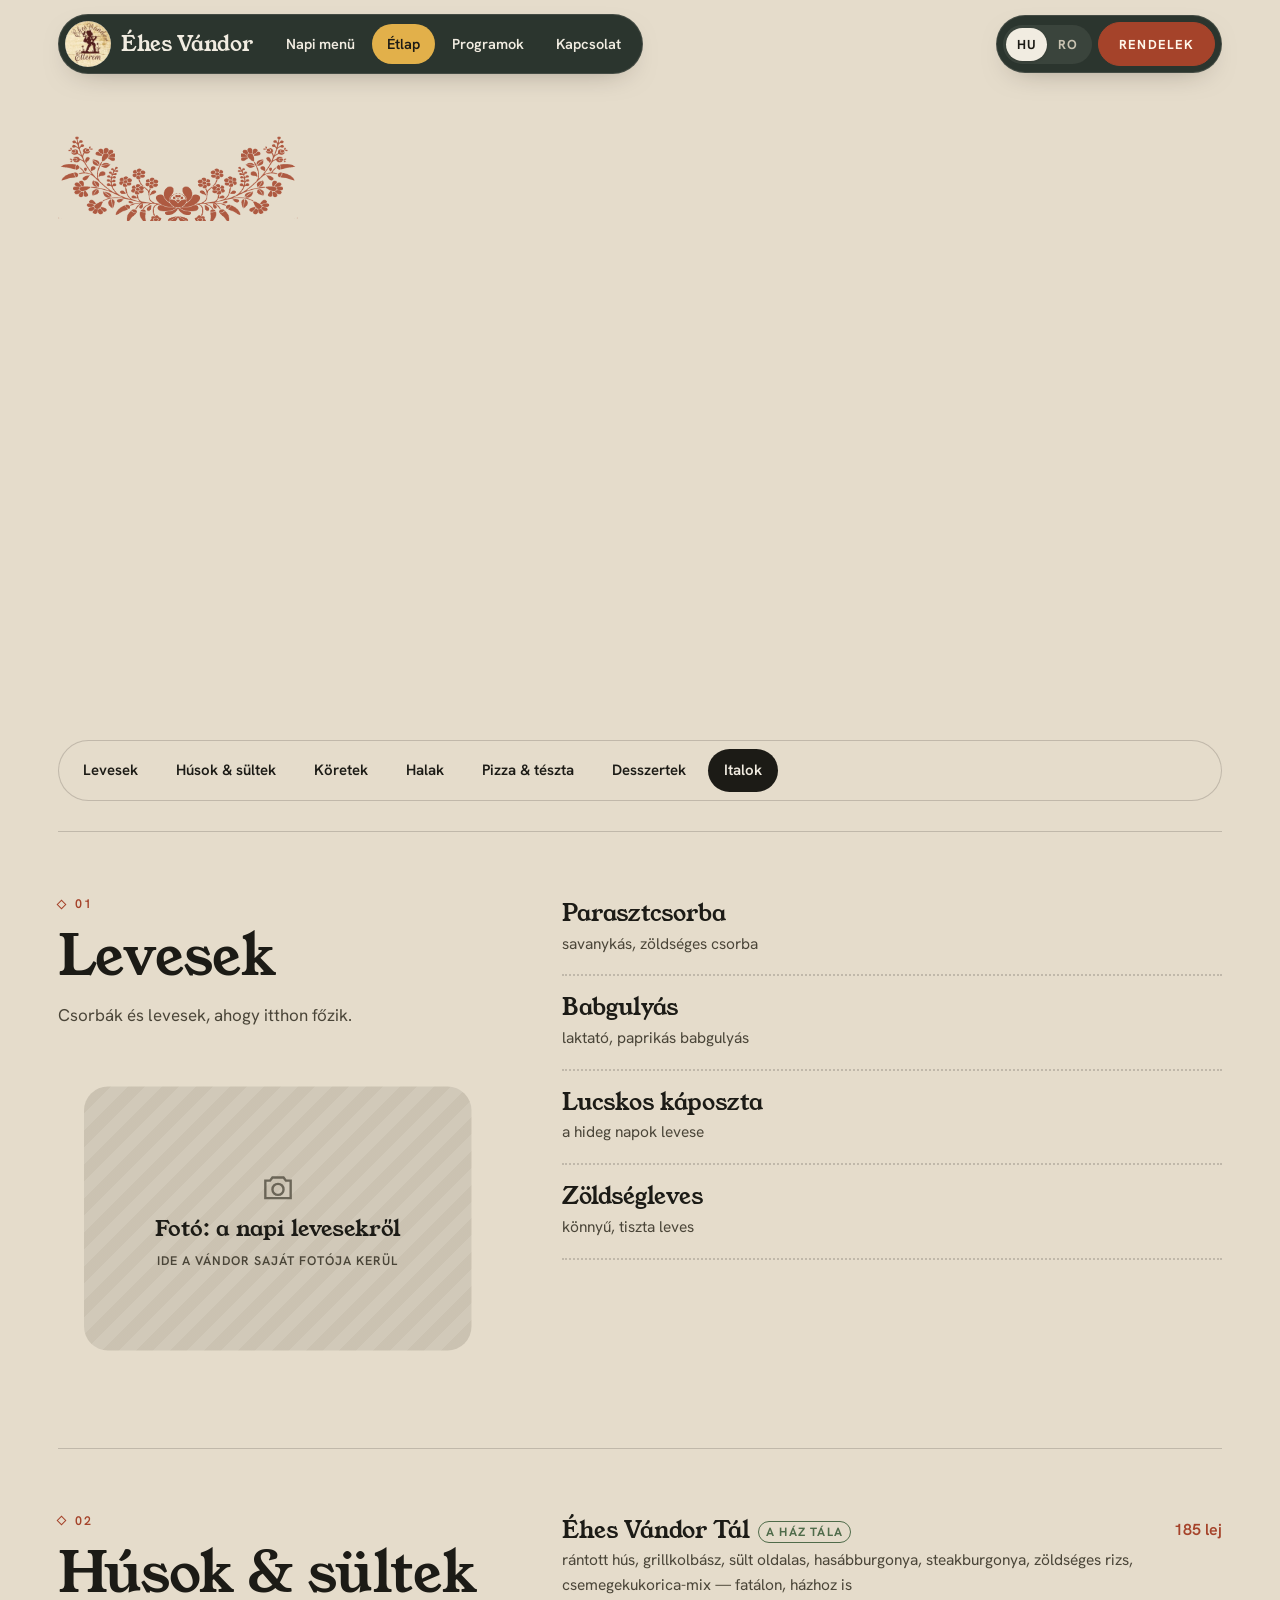
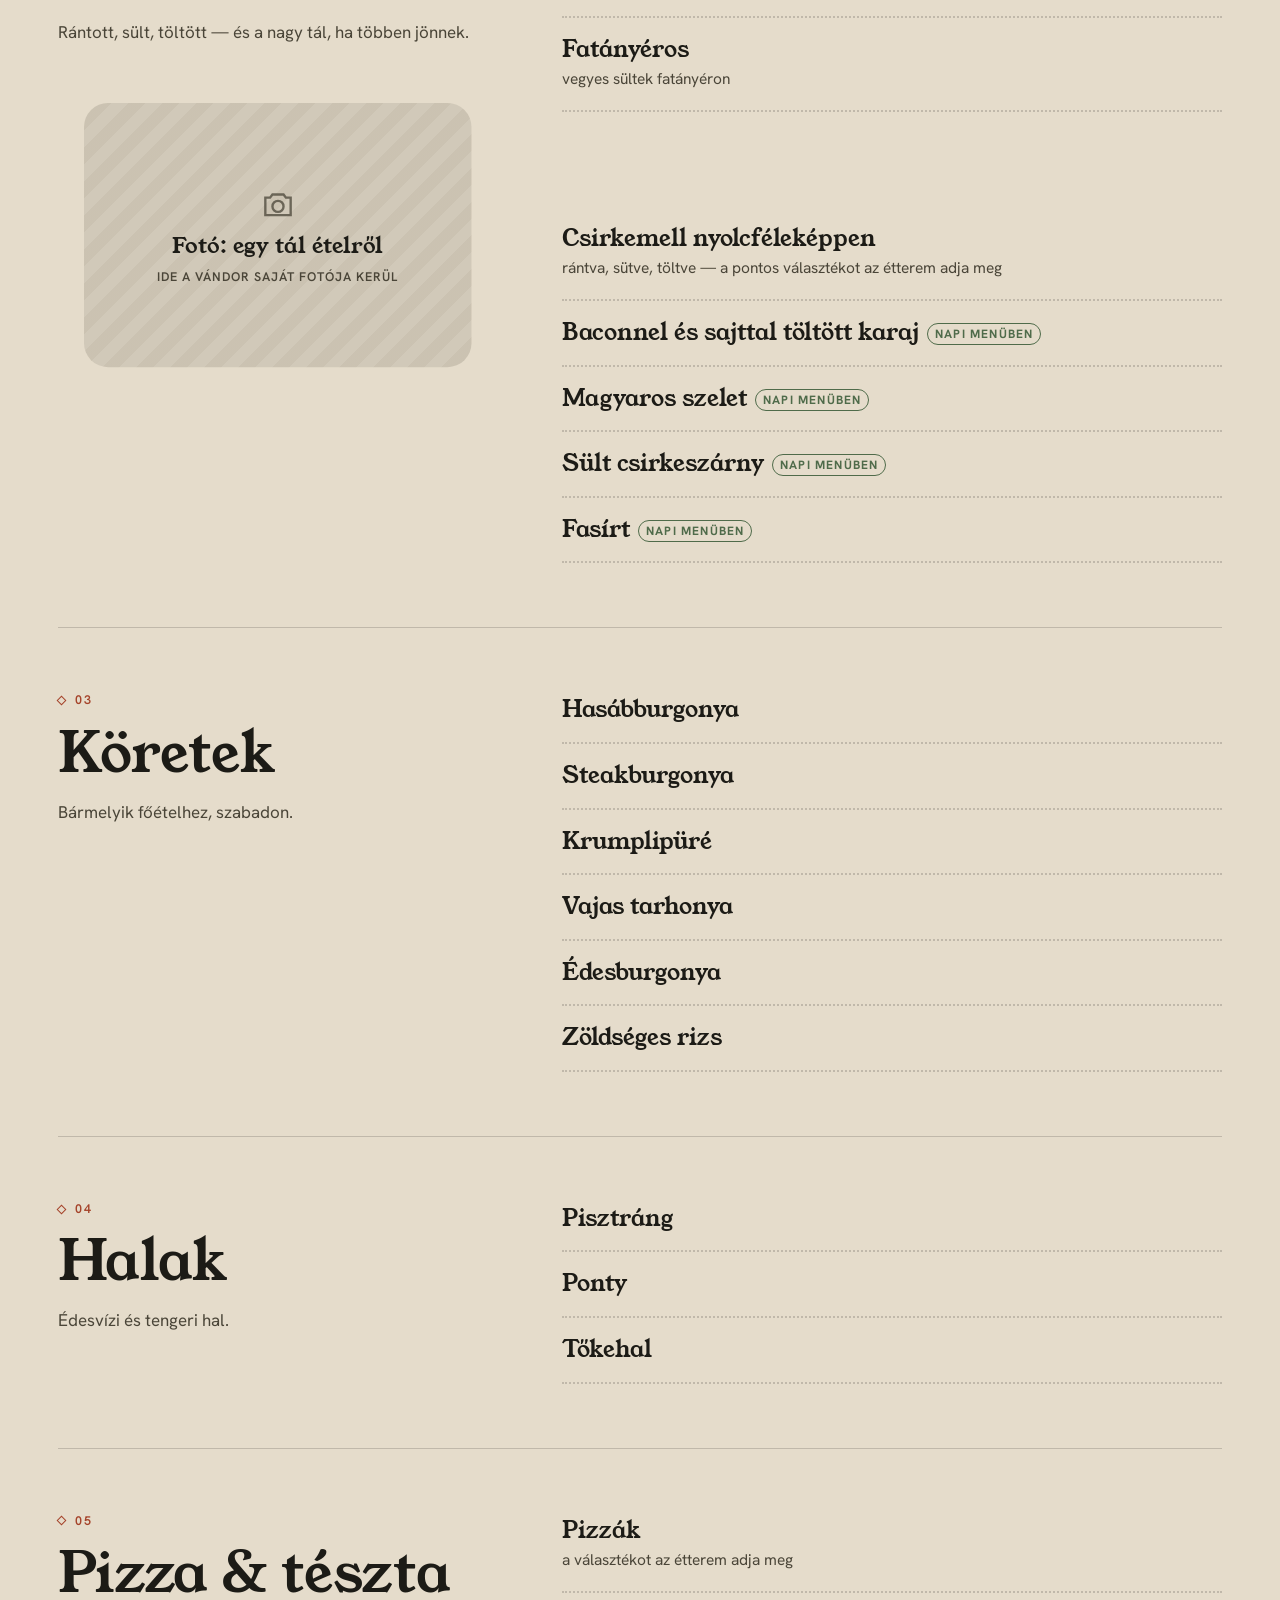
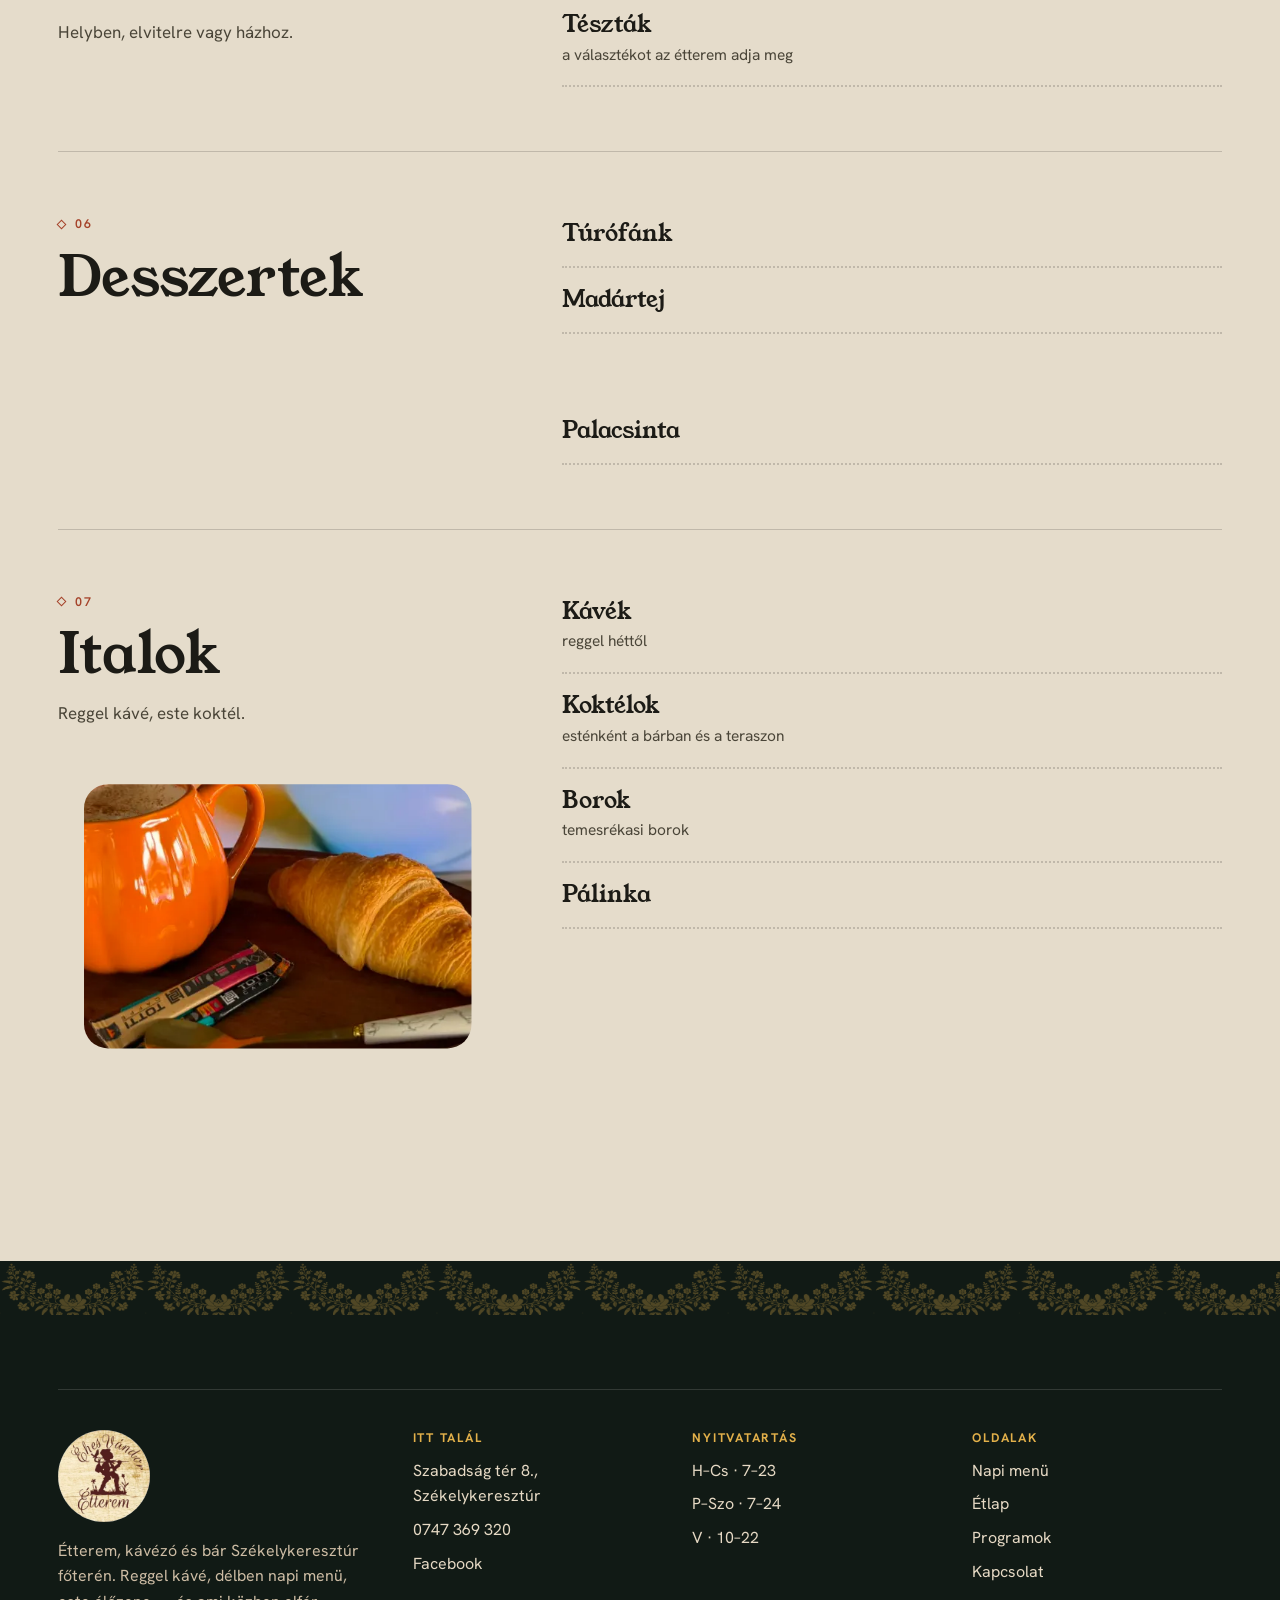
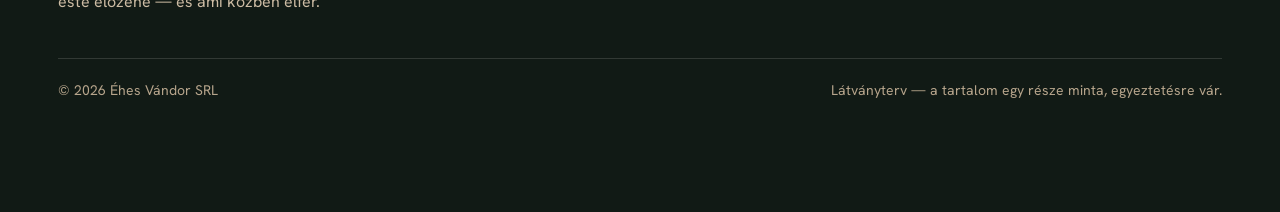
==== etlap.html @ fef172bb "Éhes Vándor — látványterv (B · Bejárati tábla) Co-Authored-By: Claude Opus 5.5 <noreply@anthropic.co" ====
<!doctype html>
<html lang="hu" class="no-js v-b">
<head>
<meta charset="utf-8">
<script>try{if(sessionStorage.getItem("ev-pt")==="1"&&!matchMedia("(prefers-reduced-motion: reduce)").matches)document.documentElement.classList.add("pt-in")}catch(e){}</script>
<meta name="viewport" content="width=device-width, initial-scale=1, viewport-fit=cover">
<title>Étlap · Éhes Vándor Székelykeresztúr</title>
<meta name="description" content="Csorbák, sültek, halak, pizza, desszertek és italok — az Éhes Vándor étlapja.">
<meta name="robots" content="noindex">
<meta name="theme-color" content="#241812">
<meta property="og:type" content="website">
<meta property="og:title" content="Étlap · Éhes Vándor Székelykeresztúr">
<meta property="og:description" content="Csorbák, sültek, halak, pizza, desszertek és italok — az Éhes Vándor étlapja.">
<meta property="og:image" content="https://bucu135.github.io/ehes-vandor-latvanyterv/img/og.jpg">
<link rel="icon" href="img/logo-240.webp">
<link rel="preconnect" href="https://fonts.googleapis.com">
<link rel="preconnect" href="https://fonts.gstatic.com" crossorigin>
<link href="https://fonts.googleapis.com/css2?family=Young+Serif&family=Hanken+Grotesk:ital,wght@0,400..800;1,400&display=swap" rel="stylesheet">
<link rel="stylesheet" href="styles.css">
<link rel="stylesheet" href="theme-b.css">
</head>
<body data-tone="del" class="v-b">
<a class="skip" href="#main" data-i18n="skip">Ugrás a tartalomra</a>

<header class="hdr">
  <div class="wrap">
    <div class="hdr-pill">
      <a class="brand" href="index.html" aria-label="Éhes Vándor — főoldal">
        <img src="img/logo-240.webp" alt="">
        <b>Éhes Vándor</b>
      </a>
      <nav class="nav" aria-label="Fő navigáció">
        <a href="napi-menu.html" data-page="napi-menu" data-i18n="nav.daily">Napi menü</a>
        <a href="etlap.html" data-page="etlap" aria-current="page" data-i18n="nav.carte">Étlap</a>
        <a href="programok.html" data-page="programok" data-i18n="nav.events">Programok</a>
        <a href="kapcsolat.html" data-page="kapcsolat" data-i18n="nav.contact">Kapcsolat</a>
      </nav>
    </div>
    <div class="hdr-pill hdr-right">
      <div class="lang" role="group" aria-label="Nyelv">
        <button type="button" data-lang="hu" aria-pressed="true">HU</button>
        <button type="button" data-lang="ro" aria-pressed="false">RO</button>
      </div>
      <a class="btn bordo" href="napi-menu.html#rendeles" data-i18n="cta.order">Rendelek</a>
      <button class="burger" type="button" aria-expanded="false" aria-controls="drawer" aria-label="Menü"><span></span><span></span><span></span></button>
    </div>
  </div>
</header>

<div class="drawer" id="drawer" aria-hidden="true">
  <nav aria-label="Mobil navigáció">
    <a href="index.html" data-page="index" data-i18n="nav.home">Főoldal</a>
    <a href="napi-menu.html" data-page="napi-menu" data-i18n="nav.daily">Napi menü</a>
    <a href="etlap.html" data-page="etlap" aria-current="page" data-i18n="nav.carte">Étlap</a>
    <a href="programok.html" data-page="programok" data-i18n="nav.events">Programok</a>
    <a href="kapcsolat.html" data-page="kapcsolat" data-i18n="nav.contact">Kapcsolat</a>
  </nav>
  <div class="lang" role="group" aria-label="Nyelv">
    <button type="button" data-lang="hu" aria-pressed="true">HU</button>
    <button type="button" data-lang="ro" aria-pressed="false">RO</button>
  </div>
  <div class="meta">
    <span class="status" data-live>Most nyitva</span>
    <a href="tel:+40747369320">0747 369 320</a>
    <span data-i18n="addr">Szabadság tér 8., Székelykeresztúr</span>
  </div>
</div>

<main id="main">
<section class="page-hero" data-tone-sec="del">
  <div class="wrap">
    <p class="crumb rv"><a href="index.html" data-i18n="nav.home">Főoldal</a> / <span data-i18n="nav.carte">Étlap</span></p>
    <span class="eyebrow rv" data-i18n="et.eyebrow">Étlap</span>
    <h1 class="h-line"><span><span data-i18n="et.h1">Házias ízek, bőséges adagok.</span></span></h1>
    <p class="lead rv" data-i18n="et.lead">Székely, magyar és román klasszikusok, sültek fatálon, halak, pizza és tészta — a délutáni kávéhoz pedig túrófánk vagy madártej.</p>
  </div>
</section>

<section class="carte" data-tone-sec="del">
  <div class="wrap">
    <div class="note-box rv"><span aria-hidden="true">✎</span><p data-i18n="et.note"><b>Látványterv:</b> a tételek a Vándor korábbi étlapjáról és napi menüiből valók. Az árakat és az aktuális kínálatot az étteremmel egyeztetjük.</p></div>

    <nav class="menu-nav" aria-label="Étlap-kategóriák">
      <a href="#levesek" data-i18n="et.n1">Levesek</a>
      <a href="#husok" data-i18n="et.n2">Húsok &amp; sültek</a>
      <a href="#koretek" data-i18n="et.n3">Köretek</a>
      <a href="#halak" data-i18n="et.n4">Halak</a>
      <a href="#pizza" data-i18n="et.n5">Pizza &amp; tészta</a>
      <a href="#desszert" data-i18n="et.n6">Desszertek</a>
      <a href="#italok" data-i18n="et.n7">Italok</a>
    </nav>

    <section class="carte-sec" id="levesek">
      <header>
        <span class="eyebrow rv">01</span>
        <h2 class="rv" data-i18n="et.n1">Levesek</h2>
        <p class="muted rv" data-i18n="et.s1">Csorbák és levesek, ahogy itthon főzik.</p>
        <div class="frame rv-img"><div class="ph" role="img" aria-label="Fotó: a napi levesekről — helyőrző"><svg viewBox="0 0 24 24" fill="none" stroke="currentColor" stroke-width="1.5" aria-hidden="true"><path d="M4 8h3l1.5-2h7L17 8h3v11H4z"/><circle cx="12" cy="13.5" r="3.5"/></svg><b data-i18n="ph.soup">Fotó: a napi levesekről</b><small data-i18n="ph.sub">ide a Vándor saját fotója kerül</small></div></div>
      </header>
      <ul class="dishes">
        <li class="rv"><b data-i18n="d.parcs">Parasztcsorba</b><span class="d" data-i18n="d.parcs2">savanykás, zöldséges csorba</span></li>
        <li class="rv"><b data-i18n="d.bab">Babgulyás</b><span class="d" data-i18n="d.bab2">laktató, paprikás babgulyás</span></li>
        <li class="rv"><b data-i18n="d.lucs">Lucskos káposzta</b><span class="d" data-i18n="d.lucs2">a hideg napok levese</span></li>
        <li class="rv"><b data-i18n="d.zold">Zöldségleves</b><span class="d" data-i18n="d.zold2">könnyű, tiszta leves</span></li>
      </ul>
    </section>

    <section class="carte-sec" id="husok">
      <header>
        <span class="eyebrow rv">02</span>
        <h2 class="rv" data-i18n="et.n2">Húsok &amp; sültek</h2>
        <p class="muted rv" data-i18n="et.s2">Rántott, sült, töltött — és a nagy tál, ha többen jönnek.</p>
        <div class="frame rv-img"><div class="ph" role="img" aria-label="Fotó: egy tál ételről — helyőrző"><svg viewBox="0 0 24 24" fill="none" stroke="currentColor" stroke-width="1.5" aria-hidden="true"><path d="M4 8h3l1.5-2h7L17 8h3v11H4z"/><circle cx="12" cy="13.5" r="3.5"/></svg><b data-i18n="ph.dish">Fotó: egy tál ételről</b><small data-i18n="ph.sub">ide a Vándor saját fotója kerül</small></div></div>
      </header>
      <ul class="dishes">
        <li class="rv"><b><span data-i18n="d.tal">Éhes Vándor Tál</span><span class="tag" data-i18n="d.tag.house">a ház tála</span></b><span class="p">185 lej</span><span class="d" data-i18n="d.tal2">rántott hús, grillkolbász, sült oldalas, hasábburgonya, steakburgonya, zöldséges rizs, csemegekukorica-mix — fatálon, házhoz is</span></li>
        <li class="rv"><b data-i18n="d.fata">Fatányéros</b><span class="d" data-i18n="d.fata2">vegyes sültek fatányéron</span></li>
        <li class="rv"><b data-i18n="d.csul">Csülök</b><span class="d" data-i18n="d.csul2">a régi étlapról</span></li>
        <li class="rv"><b data-i18n="d.csm">Csirkemell nyolcféleképpen</b><span class="d" data-i18n="d.csm2">rántva, sütve, töltve — a pontos választékot az étterem adja meg</span></li>
        <li class="rv"><b><span data-i18n="d.karaj">Baconnel és sajttal töltött karaj</span><span class="tag" data-i18n="d.tag.daily">napi menüben</span></b></li>
        <li class="rv"><b><span data-i18n="d.magy">Magyaros szelet</span><span class="tag" data-i18n="d.tag.daily">napi menüben</span></b></li>
        <li class="rv"><b><span data-i18n="d.szarny">Sült csirkeszárny</span><span class="tag" data-i18n="d.tag.daily">napi menüben</span></b></li>
        <li class="rv"><b><span data-i18n="d.fas">Fasírt</span><span class="tag" data-i18n="d.tag.daily">napi menüben</span></b></li>
      </ul>
    </section>

    <section class="carte-sec" id="koretek">
      <header>
        <span class="eyebrow rv">03</span>
        <h2 class="rv" data-i18n="et.n3">Köretek</h2>
        <p class="muted rv" data-i18n="et.s3">Bármelyik főételhez, szabadon.</p>
      </header>
      <ul class="dishes">
        <li class="rv"><b data-i18n="d.has">Hasábburgonya</b></li>
        <li class="rv"><b data-i18n="d.steak">Steakburgonya</b></li>
        <li class="rv"><b data-i18n="d.pure">Krumplipüré</b></li>
        <li class="rv"><b data-i18n="d.tarh">Vajas tarhonya</b></li>
        <li class="rv"><b data-i18n="d.edes">Édesburgonya</b></li>
        <li class="rv"><b data-i18n="d.rizs">Zöldséges rizs</b></li>
      </ul>
    </section>

    <section class="carte-sec" id="halak">
      <header>
        <span class="eyebrow rv">04</span>
        <h2 class="rv" data-i18n="et.n4">Halak</h2>
        <p class="muted rv" data-i18n="et.s4">Édesvízi és tengeri hal.</p>
      </header>
      <ul class="dishes">
        <li class="rv"><b data-i18n="d.piszt">Pisztráng</b></li>
        <li class="rv"><b data-i18n="d.ponty">Ponty</b></li>
        <li class="rv"><b data-i18n="d.toke">Tőkehal</b></li>
      </ul>
    </section>

    <section class="carte-sec" id="pizza">
      <header>
        <span class="eyebrow rv">05</span>
        <h2 class="rv" data-i18n="et.n5">Pizza &amp; tészta</h2>
        <p class="muted rv" data-i18n="et.s5">Helyben, elvitelre vagy házhoz.</p>
      </header>
      <ul class="dishes">
        <li class="rv"><b data-i18n="d.pizza">Pizzák</b><span class="d" data-i18n="d.pizza2">a választékot az étterem adja meg</span></li>
        <li class="rv"><b data-i18n="d.teszta">Tészták</b><span class="d" data-i18n="d.teszta2">a választékot az étterem adja meg</span></li>
      </ul>
    </section>

    <section class="carte-sec" id="desszert">
      <header>
        <span class="eyebrow rv">06</span>
        <h2 class="rv" data-i18n="et.n6">Desszertek</h2>
        <p class="muted rv" data-i18n="et.s6">A kávé mellé, vagy a vacsora végére.</p>
      </header>
      <ul class="dishes">
        <li class="rv"><b data-i18n="d.turo">Túrófánk</b></li>
        <li class="rv"><b data-i18n="d.madar">Madártej</b></li>
        <li class="rv"><b data-i18n="d.souf">Csokisoufflé</b></li>
        <li class="rv"><b data-i18n="d.pala">Palacsinta</b></li>
      </ul>
    </section>

    <section class="carte-sec" id="italok">
      <header>
        <span class="eyebrow rv">07</span>
        <h2 class="rv" data-i18n="et.n7">Italok</h2>
        <p class="muted rv" data-i18n="et.s7">Reggel kávé, este koktél.</p>
        <div class="frame rv-img"><img src="img/kave-800.webp" alt="Cappuccino tökös bögrében, kroasszonnal" loading="lazy"></div>
      </header>
      <ul class="dishes">
        <li class="rv"><b data-i18n="d.kave">Kávék</b><span class="d" data-i18n="d.kave2">reggel héttől</span></li>
        <li class="rv"><b data-i18n="d.kokt">Koktélok</b><span class="d" data-i18n="d.kokt2">esténként a bárban és a teraszon</span></li>
        <li class="rv"><b data-i18n="d.bor">Borok</b><span class="d" data-i18n="d.bor2">temesrékasi borok</span></li>
        <li class="rv"><b data-i18n="d.pal">Pálinka</b></li>
      </ul>
    </section>
  </div>
</section>
</main>

<footer class="ftr">
  <div class="wrap">
    <span class="motif" aria-hidden="true"></span>
    <div class="ftr-grid">
      <div class="ftr-brand">
        <img src="img/logo-240.webp" alt="Éhes Vándor Étterem logó">
        <p data-i18n="ftr.about">Étterem, kávézó és bár Székelykeresztúr főterén. Reggel kávé, délben napi menü, este élőzene — és ami közben elfér.</p>
      </div>
      <div>
        <h4 data-i18n="ftr.find">Itt talál</h4>
        <ul>
          <li data-i18n="addr">Szabadság tér 8., Székelykeresztúr</li>
          <li><a href="tel:+40747369320">0747 369 320</a></li>
          <li><a href="https://www.facebook.com/ehesvandor" target="_blank" rel="noopener">Facebook</a></li>
        </ul>
      </div>
      <div>
        <h4 data-i18n="ftr.hours">Nyitvatartás</h4>
        <ul class="num">
          <li data-i18n="ftr.h1">H–Cs · 7–23</li>
          <li data-i18n="ftr.h2">P–Szo · 7–24</li>
          <li data-i18n="ftr.h3">V · 10–22</li>
        </ul>
      </div>
      <div>
        <h4 data-i18n="ftr.pages">Oldalak</h4>
        <ul>
          <li><a href="napi-menu.html" data-i18n="nav.daily">Napi menü</a></li>
          <li><a href="etlap.html" data-i18n="nav.carte">Étlap</a></li>
          <li><a href="programok.html" data-i18n="nav.events">Programok</a></li>
          <li><a href="kapcsolat.html" data-i18n="nav.contact">Kapcsolat</a></li>
        </ul>
      </div>
    </div>
    <div class="base">
      <span>© <span data-year>2026</span> Éhes Vándor SRL</span>
      <span data-i18n="ftr.demo">Látványterv — a tartalom egy része minta, egyeztetésre vár.</span>
    </div>
  </div>
</footer>

<div class="dock away">
  <a class="btn mez" href="napi-menu.html#rendeles" data-i18n="dock.menu">Mai menü</a>
  <a class="btn" href="tel:+40747369320" data-i18n="dock.call">Hívás</a>
</div>

<script src="data.js"></script>
<script src="locale.js"></script>
<script src="site.js"></script>
</body>
</html>
---- styles.css ----
/* Éhes Vándor · látványterv — „Egy nap a Vándorban”
   Gloock (display) + Schibsted Grotesk (szöveg). A háttér napszak szerint vált:
   reggel krém → délben búza → este diópác. */

:root {
  --krem: #f5eddd;
  --buza: #ead9b6;
  --dio: #241812;
  --dio-2: #33231a;
  --dio-3: #47321f;
  --bordo: #6b2125;
  --bordo-2: #8a2f31;
  --zsalya: #5f6d48;
  --mez: #e0a94a;
  --mez-soft: #f0cf8c;
  --ink: #22160f;
  --ink-soft: #5a4535;
  --line: rgba(34, 22, 15, .16);
  --line-dark: rgba(245, 237, 221, .16);

  --t-display: 'Gloock', 'Georgia', serif;
  --t-body: 'Schibsted Grotesk', system-ui, sans-serif;

  --bg: var(--krem);
  --fg: var(--ink);
  --fg-soft: var(--ink-soft);
  --accent: var(--bordo);
  --rule: var(--line);

  --gut: clamp(16px, 4.5vw, 64px);
  --max: 1280px;
  --r: 18px;
  --ease: cubic-bezier(.2, .7, .1, 1);
}

/* napszak-tónusok — a body kapja, a szekciók átlátszók */
[data-tone="reggel"] { --bg: var(--krem); --fg: var(--ink); --fg-soft: var(--ink-soft); --accent: var(--bordo); --rule: var(--line); }
[data-tone="del"]    { --bg: var(--buza); --fg: var(--ink); --fg-soft: #54402f; --accent: var(--bordo); --rule: rgba(34, 22, 15, .18); }
[data-tone="este"]   { --bg: var(--dio); --fg: var(--krem); --fg-soft: #cdbca4; --accent: var(--mez); --rule: var(--line-dark); }

*, *::before, *::after { box-sizing: border-box; }
html { -webkit-text-size-adjust: 100%; scroll-padding-top: 96px; }
body {
  margin: 0;
  background: var(--bg);
  color: var(--fg);
  font: 400 17px/1.6 var(--t-body);
  transition: background-color .9s var(--ease), color .9s var(--ease);
  overflow-x: clip;
}
img { display: block; max-width: 100%; }
a { color: inherit; }
button, input, select, textarea { font: inherit; color: inherit; }
::selection { background: var(--mez); color: var(--ink); }
.vh { position: absolute !important; width: 1px; height: 1px; overflow: hidden; clip: rect(0 0 0 0); white-space: nowrap; }
.skip { position: absolute; left: 12px; top: -60px; z-index: 100; background: var(--ink); color: var(--krem); padding: 10px 16px; border-radius: 10px; }
.skip:focus { top: 12px; }
:focus-visible { outline: 2px solid var(--accent); outline-offset: 3px; border-radius: 6px; }

.wrap { width: 100%; max-width: var(--max); margin: 0 auto; padding: 0 var(--gut); }

/* ---------- tipográfia ---------- */
h1, h2, h3, .display { font-family: var(--t-display); font-weight: 400; letter-spacing: -.01em; margin: 0; }
h1 { font-size: clamp(46px, 7.4vw, 104px); line-height: 1.02; }
h2 { font-size: clamp(36px, 5vw, 68px); line-height: 1.06; }
h3 { font-size: clamp(25px, 2.4vw, 32px); line-height: 1.16; }
p { margin: 0; }
.eyebrow {
  display: inline-flex; align-items: center; gap: 10px;
  font: 600 13px/1.3 var(--t-body); letter-spacing: .14em; text-transform: uppercase;
  color: var(--accent);
}
.eyebrow::before { content: ""; width: 26px; height: 1.5px; background: currentColor; }
.lead { font-size: clamp(18px, 1.5vw, 21px); line-height: 1.6; color: var(--fg-soft); max-width: 36em; }
.muted { color: var(--fg-soft); }
.num { font-variant-numeric: lining-nums tabular-nums; }
em.serif { font-family: var(--t-display); font-style: normal; color: var(--accent); }

/* ---------- gombok ---------- */
.btn {
  --b-bg: var(--ink); --b-fg: var(--krem);
  display: inline-flex; align-items: center; justify-content: center; gap: 10px;
  min-height: 52px; padding: 0 24px; border-radius: 999px;
  background: var(--b-bg); color: var(--b-fg); border: 1.5px solid var(--b-bg);
  font: 600 16px/1 var(--t-body); text-decoration: none; cursor: pointer;
  transition: transform .35s var(--ease), background-color .3s, color .3s, border-color .3s;
}
.btn:hover { transform: translateY(-2px); }
.btn svg { width: 18px; height: 18px; flex: none; }
.btn.bordo { --b-bg: var(--bordo); --b-fg: #fff7ea; }
.btn.bordo:hover { --b-bg: var(--bordo-2); }
.btn.mez { --b-bg: var(--mez); --b-fg: var(--ink); }
.btn.ghost { background: transparent; color: var(--fg); border-color: var(--rule); }
.btn.ghost:hover { border-color: var(--fg); }
[data-tone="este"] .btn:not(.bordo):not(.mez):not(.ghost) { --b-bg: var(--krem); --b-fg: var(--ink); }
.link-arrow {
  display: inline-flex; align-items: center; gap: 8px; font-weight: 600; text-decoration: none;
  border-bottom: 1.5px solid currentColor; padding-bottom: 3px; color: var(--accent);
}
.link-arrow::after { content: "→"; transition: transform .3s var(--ease); }
.link-arrow:hover::after { transform: translateX(4px); }

/* ---------- élő státusz ---------- */
.status {
  display: inline-flex; align-items: center; gap: 9px;
  font: 600 14px/1 var(--t-body); padding: 9px 14px 9px 12px; border-radius: 999px;
  background: rgba(95, 109, 72, .14); color: #3f4a2e;
}
.status::before { content: ""; width: 8px; height: 8px; border-radius: 50%; background: currentColor; box-shadow: 0 0 0 4px rgba(95, 109, 72, .2); }
.status.closed { background: rgba(107, 33, 37, .1); color: var(--bordo); }
.status.closed::before { box-shadow: 0 0 0 4px rgba(107, 33, 37, .14); }
.open .status::before, .status.open::before { animation: pulse 2.4s infinite; }
@keyframes pulse { 50% { box-shadow: 0 0 0 7px rgba(95, 109, 72, 0); } }
[data-tone="este"] .status { background: rgba(240, 207, 140, .14); color: var(--mez-soft); }

/* ---------- fejléc: lebegő kapszula, nincs sáv ---------- */
.hdr {
  position: fixed; inset: 14px 0 auto; z-index: 50; pointer-events: none;
  transition: transform .5s var(--ease);
}
.hdr.hide { transform: translateY(-120%); }
.hdr .wrap { display: flex; justify-content: space-between; align-items: center; gap: 12px; }
.hdr-pill {
  pointer-events: auto; display: flex; align-items: center; gap: 6px;
  background: rgba(245, 237, 221, .86); backdrop-filter: blur(14px) saturate(1.3); -webkit-backdrop-filter: blur(14px) saturate(1.3);
  border: 1px solid rgba(34, 22, 15, .1); border-radius: 999px; padding: 6px;
  box-shadow: 0 10px 30px -18px rgba(34, 22, 15, .5); color: var(--ink);
}
.brand { display: flex; align-items: center; gap: 10px; text-decoration: none; padding-right: 12px; }
.brand img { width: 46px; height: 46px; border-radius: 50%; }
.brand b { font: 400 21px/1 var(--t-display); white-space: nowrap; }
.nav { display: flex; gap: 2px; }
.nav a {
  text-decoration: none; font: 600 15px/1 var(--t-body); padding: 13px 15px; border-radius: 999px;
  transition: background-color .25s;
}
.nav a:hover { background: rgba(34, 22, 15, .07); }
.nav a[aria-current="page"] { background: var(--ink); color: var(--krem); }
.hdr-right { display: flex; gap: 6px; align-items: center; }
.lang { display: flex; padding: 3px; border-radius: 999px; background: rgba(34, 22, 15, .07); }
.lang button {
  border: 0; background: none; cursor: pointer; font: 700 13px/1 var(--t-body); letter-spacing: .06em;
  padding: 10px 11px; border-radius: 999px; color: var(--ink-soft);
}
.lang button[aria-pressed="true"] { background: #fff9ee; color: var(--ink); box-shadow: 0 1px 3px rgba(34, 22, 15, .18); }
.hdr .btn { min-height: 46px; padding: 0 18px; font-size: 15px; }
.burger { display: none; width: 46px; height: 46px; border-radius: 50%; border: 0; background: var(--ink); color: var(--krem); cursor: pointer; }
.burger span { display: block; width: 18px; height: 1.5px; background: currentColor; margin: 4px auto; transition: transform .35s var(--ease), opacity .2s; }
.menu-open .burger span:nth-child(1) { transform: translateY(5.5px) rotate(45deg); }
.menu-open .burger span:nth-child(2) { opacity: 0; }
.menu-open .burger span:nth-child(3) { transform: translateY(-5.5px) rotate(-45deg); }

.drawer {
  position: fixed; inset: 0; z-index: 45; background: var(--dio); color: var(--krem);
  padding: 110px var(--gut) 40px; display: flex; flex-direction: column; gap: 28px;
  clip-path: circle(0 at calc(100% - 46px) 40px); transition: clip-path .6s var(--ease); visibility: hidden;
}
.menu-open .drawer { clip-path: circle(150% at calc(100% - 46px) 40px); visibility: visible; }
.drawer nav { display: flex; flex-direction: column; }
.drawer nav a { font: 400 clamp(38px, 10vw, 54px)/1.2 var(--t-display); text-decoration: none; padding: 6px 0; border-bottom: 1px solid var(--line-dark); }
.drawer nav a[aria-current="page"] { color: var(--mez); }
.drawer .meta { color: #cdbca4; font-size: 16px; display: grid; gap: 4px; }
.drawer .lang { align-self: flex-start; background: rgba(245, 237, 221, .1); }
.drawer .lang button { color: #cdbca4; }
.drawer .lang button[aria-pressed="true"] { color: var(--ink); }

/* ---------- motívum + vándor (maszkként, bármilyen színre) ---------- */
.motif {
  display: block; aspect-ratio: 1478 / 548; width: min(520px, 80%); margin: 0 auto;
  background: currentColor; color: var(--accent);
  -webkit-mask: url(img/motivum.png) center / contain no-repeat; mask: url(img/motivum.png) center / contain no-repeat;
}
.vandor {
  display: block; aspect-ratio: 320 / 370; width: 60px; background: currentColor;
  -webkit-mask: url(img/vandor.png) center / contain no-repeat; mask: url(img/vandor.png) center / contain no-repeat;
}

/* ================= FŐOLDAL ================= */
.hero { padding: 104px 0 0; }
.hero-grid {
  display: grid; grid-template-columns: minmax(0, 1fr) minmax(0, 1.08fr); gap: clamp(20px, 3vw, 40px);
  align-items: stretch; min-height: min(86vh, 860px);
}
.hero-copy { display: flex; flex-direction: column; justify-content: center; gap: 26px; padding: 40px 0 30px; }
.hero h1 { font-size: clamp(44px, 5vw, 80px); line-height: 1.08; }
.hero h1 span { display: block; }
.hero h1 .t-del { color: var(--bordo); }
.hero h1 .t-este { color: var(--zsalya); }
.hero-ctas { display: flex; flex-wrap: wrap; gap: 12px; align-items: center; }
.hero-photo { position: relative; border-radius: calc(var(--r) * 1.6); overflow: hidden; min-height: 420px; background: var(--dio); }
.hero-photo .hp-img { position: absolute; inset: 0; width: 100%; height: 115%; object-fit: cover; object-position: 50% 60%; will-change: transform; }
.hero-photo .cap {
  position: absolute; left: 16px; right: 16px; bottom: 16px; display: flex; justify-content: space-between; gap: 12px; align-items: flex-end;
  color: var(--krem); font-size: 14px;
}
.hero-photo .cap span { background: rgba(36, 24, 18, .72); backdrop-filter: blur(8px); -webkit-backdrop-filter: blur(8px); padding: 8px 13px; border-radius: 999px; }
.hero-logo {
  position: absolute; top: 18px; right: 18px; width: clamp(84px, 9vw, 120px); border-radius: 50%;
  box-shadow: 0 16px 40px -14px rgba(0, 0, 0, .6); transform: rotate(-6deg);
}
.facts { display: grid; grid-template-columns: repeat(4, minmax(0, 1fr)); border-top: 1px solid var(--rule); margin-top: clamp(28px, 4vw, 48px); }
.facts > div { padding: 22px 18px 26px 0; display: grid; gap: 4px; align-content: start; }
.facts > div + div { padding-left: 18px; border-left: 1px solid var(--rule); }
.facts b { font: 400 clamp(26px, 2.6vw, 36px)/1.1 var(--t-display); }
.facts span { color: var(--fg-soft); font-size: 15px; line-height: 1.45; }

/* ----- napóra: a nap három fejezete ----- */
.day { position: relative; padding: clamp(80px, 10vw, 140px) 0 40px; }
.day-head { display: grid; gap: 18px; max-width: 760px; margin-bottom: clamp(36px, 5vw, 60px); }
.chapter {
  display: grid; grid-template-columns: minmax(0, 1fr) minmax(0, 1fr); gap: clamp(28px, 5vw, 80px); align-items: center;
  padding: clamp(40px, 6vw, 90px) 0;
}
.chapter + .chapter { border-top: 1px solid var(--rule); }
.chapter.flip .ch-media { order: 2; }
.ch-copy { display: grid; gap: 20px; align-content: center; }
.ch-time { font: 400 clamp(64px, 9vw, 128px)/.9 var(--t-display); color: var(--accent); font-variant-numeric: lining-nums tabular-nums; }
.ch-time small { font: 600 14px/1 var(--t-body); letter-spacing: .14em; text-transform: uppercase; color: var(--fg-soft); margin-left: 10px; vertical-align: super; }
.ch-copy ul { margin: 0; padding: 0; list-style: none; display: grid; gap: 10px; }
.ch-copy li { display: grid; grid-template-columns: 22px 1fr; gap: 10px; color: var(--fg-soft); }
.ch-copy li::before { content: "✦"; color: var(--accent); font-size: 13px; padding-top: 4px; }
.ch-media { position: relative; }
.ch-media .frame { border-radius: calc(var(--r) * 1.4); overflow: hidden; aspect-ratio: 4 / 3; background: var(--dio-2); }
.ch-media .frame img { width: 100%; height: 100%; object-fit: cover; }
.ch-media .frame.tall { aspect-ratio: 4 / 5; }
.ch-media .tag {
  position: absolute; left: -14px; bottom: 26px; background: var(--krem); color: var(--ink);
  padding: 12px 18px; border-radius: 14px; font-size: 15px; box-shadow: 0 18px 40px -20px rgba(0, 0, 0, .55);
  display: grid; gap: 2px;
}
.ch-media .tag b { font: 400 22px/1.1 var(--t-display); }

/* mini-menütábla a déli fejezetben */
.board {
  position: relative; background: var(--dio); color: var(--krem); border-radius: calc(var(--r) * 1.4);
  padding: clamp(24px, 3.4vw, 40px); overflow: hidden;
  box-shadow: 0 30px 60px -30px rgba(34, 22, 15, .7);
}
.board::before {
  content: ""; position: absolute; inset: 0; opacity: .5; pointer-events: none;
  background: radial-gradient(120% 80% at 0% 0%, rgba(224, 169, 74, .14), transparent 60%), repeating-linear-gradient(176deg, rgba(255, 255, 255, .018) 0 2px, transparent 2px 9px);
}
.board > * { position: relative; }
.board-top { display: flex; justify-content: space-between; align-items: baseline; gap: 14px; border-bottom: 1px solid var(--line-dark); padding-bottom: 14px; margin-bottom: 16px; flex-wrap: wrap; }
.board-top h3 { color: var(--mez-soft); }
.board-top .date { font-size: 15px; color: #cdbca4; }
.board-cols { display: grid; grid-template-columns: repeat(3, minmax(0, 1fr)); gap: 18px; }
.board-cols h4 { margin: 0 0 8px; font: 700 12.5px/1.3 var(--t-body); letter-spacing: .14em; text-transform: uppercase; color: var(--mez); }
.board-cols ul { margin: 0; padding: 0; list-style: none; display: grid; gap: 6px; font-size: 16px; line-height: 1.35; }
.board .demo-note { margin-top: 18px; font-size: 13px; color: #b7a58c; }
.board .motif { position: absolute; right: -60px; bottom: -40px; width: 300px; color: rgba(240, 207, 140, .07); }

/* Vándor-tál */
.tal { padding: clamp(70px, 9vw, 130px) 0; }
.tal-grid { display: grid; grid-template-columns: minmax(0, .9fr) minmax(0, 1.1fr); gap: clamp(28px, 5vw, 80px); align-items: center; }
.tal-photo { border-radius: calc(var(--r) * 1.6); overflow: hidden; aspect-ratio: 4 / 5; }
.tal-photo img { width: 100%; height: 100%; object-fit: cover; }
.tal-copy { display: grid; gap: 22px; }
.price { display: flex; align-items: baseline; gap: 12px; }
.price b { font: 400 clamp(64px, 8vw, 104px)/1 var(--t-display); color: var(--mez); }
.price span { font-size: 18px; color: var(--fg-soft); }
.chips { display: flex; flex-wrap: wrap; gap: 8px; margin: 0; padding: 0; list-style: none; }
.chips li { border: 1px solid var(--rule); border-radius: 999px; padding: 8px 14px; font-size: 15px; }

/* programok-ízelítő */
.next { padding: clamp(60px, 8vw, 120px) 0; }
.sec-head { display: flex; justify-content: space-between; align-items: end; gap: 24px; flex-wrap: wrap; margin-bottom: clamp(28px, 4vw, 48px); }
.sec-head > div { display: grid; gap: 14px; max-width: 720px; }
.ev-list { display: grid; gap: 0; border-top: 1px solid var(--rule); }
.ev {
  display: grid; grid-template-columns: 120px minmax(0, 1fr) auto; gap: clamp(16px, 3vw, 40px); align-items: center;
  padding: 26px 0; border-bottom: 1px solid var(--rule); text-decoration: none;
}
.ev-date { display: grid; justify-items: start; line-height: 1; }
.ev-date b { white-space: nowrap; font: 400 54px/1 var(--t-display); color: var(--accent); font-variant-numeric: lining-nums tabular-nums; }
.ev-date span { font: 600 13px/1.3 var(--t-body); letter-spacing: .12em; text-transform: uppercase; color: var(--fg-soft); margin-top: 6px; }
.ev-body { display: grid; gap: 6px; }
.ev-body .k { font: 600 13px/1.3 var(--t-body); letter-spacing: .12em; text-transform: uppercase; color: var(--fg-soft); }
.ev-body h3 { font-size: clamp(24px, 2.4vw, 32px); }
.ev-body p { color: var(--fg-soft); max-width: 46em; }
.ev .go { width: 52px; height: 52px; border-radius: 50%; border: 1.5px solid var(--rule); display: grid; place-items: center; transition: background-color .3s, color .3s, transform .35s var(--ease); }
.ev:hover .go { background: var(--accent); color: var(--bg); transform: rotate(-45deg); }

/* étlap-ízelítő */
.taste { padding: clamp(60px, 8vw, 120px) 0; }
.taste-grid { display: grid; grid-template-columns: repeat(3, minmax(0, 1fr)); gap: 14px; }
.taste-grid a {
  display: grid; gap: 10px; align-content: start; padding: 24px; border-radius: var(--r); text-decoration: none;
  border: 1px solid var(--rule); min-height: 170px; transition: background-color .3s, transform .4s var(--ease);
}
.taste-grid a:hover { background: rgba(255, 255, 255, .35); transform: translateY(-3px); }
.taste-grid b { font: 400 28px/1.1 var(--t-display); }
.taste-grid span { color: var(--fg-soft); font-size: 15.5px; }
.taste-grid i { font-style: normal; font: 600 13px/1 var(--t-body); letter-spacing: .12em; text-transform: uppercase; color: var(--accent); }

/* pitch: amit az oldal levesz a válláról */
.pitch { padding: clamp(70px, 9vw, 130px) 0; }
.pitch-box { background: var(--dio); color: var(--krem); border-radius: calc(var(--r) * 1.8); padding: clamp(28px, 5vw, 72px); position: relative; overflow: hidden; }
.pitch-box .eyebrow { color: var(--mez); }
.pitch-box h2 { max-width: 15em; margin: 16px 0 34px; }
.pitch-grid { display: grid; grid-template-columns: repeat(2, minmax(0, 1fr)); gap: 0 40px; }
.pitch-grid > div { display: grid; grid-template-columns: 48px 1fr; gap: 16px; padding: 22px 0; border-top: 1px solid var(--line-dark); }
.pitch-grid .n { font: 400 30px/1 var(--t-display); color: var(--mez); }
.pitch-grid h3 { font-size: 23px; margin-bottom: 6px; }
.pitch-grid p { color: #cdbca4; font-size: 16px; }
.pitch-box .motif { position: absolute; right: -80px; top: -40px; width: 460px; color: rgba(240, 207, 140, .06); }

/* ================= ALOLDALAK ================= */
.page-hero { padding: 132px 0 clamp(40px, 6vw, 70px); }
.page-hero .wrap { display: grid; gap: 20px; }
.page-hero h1 { font-size: clamp(48px, 7vw, 96px); max-width: 12em; }
.page-hero .row { display: flex; flex-wrap: wrap; gap: 12px; align-items: center; }
.crumb { font-size: 14px; color: var(--fg-soft); }
.crumb a { text-decoration: none; }
.crumb a:hover { text-decoration: underline; }

/* --- napi menü + rendelés --- */
.order { padding-bottom: clamp(70px, 9vw, 120px); }
.order-grid { display: grid; grid-template-columns: minmax(0, 1.2fr) minmax(0, .8fr); gap: clamp(20px, 3vw, 40px); align-items: start; }
.pick fieldset { border: 0; margin: 0 0 22px; padding: 0; }
.pick legend { display: flex; justify-content: space-between; width: 100%; padding: 0; margin-bottom: 10px; font: 700 13px/1.3 var(--t-body); letter-spacing: .14em; text-transform: uppercase; color: var(--mez); }
.pick legend small { font-weight: 500; letter-spacing: .04em; text-transform: none; color: #b7a58c; font-size: 13px; }
.opts { display: grid; grid-template-columns: repeat(2, minmax(0, 1fr)); gap: 8px; }
.opt { position: relative; }
.opt input { position: absolute; opacity: 0; inset: 0; cursor: pointer; }
.opt span {
  display: flex; align-items: center; gap: 12px; min-height: 56px; padding: 12px 16px; border-radius: 14px;
  border: 1px solid var(--line-dark); background: rgba(245, 237, 221, .03); font-size: 16.5px; line-height: 1.3;
  transition: background-color .25s, border-color .25s, color .25s;
}
.opt span::before { content: ""; flex: none; width: 18px; height: 18px; border-radius: 50%; border: 1.5px solid #8f7c64; transition: border-width .2s, border-color .2s; }
.opt input:checked + span { background: rgba(224, 169, 74, .13); border-color: var(--mez); color: #fff6e6; }
.opt input:checked + span::before { border: 6px solid var(--mez); }
.opt input:focus-visible + span { outline: 2px solid var(--mez); outline-offset: 2px; }
.single-note { display: none; padding: 14px 16px; border-radius: 14px; background: rgba(224, 169, 74, .13); color: var(--mez-soft); margin-bottom: 18px; font-size: 16px; }
.is-single .single-note { display: block; }

.panel {
  background: #fffaf0; color: var(--ink); border-radius: calc(var(--r) * 1.4); padding: clamp(22px, 3vw, 34px);
  box-shadow: 0 30px 60px -36px rgba(34, 22, 15, .55); border: 1px solid rgba(34, 22, 15, .08);
}
.panel h3 { margin-bottom: 6px; }
.panel .sub { color: var(--ink-soft); font-size: 15.5px; margin-bottom: 18px; }
.f { display: grid; gap: 6px; margin-bottom: 14px; }
.f label, .f .lbl { font: 600 14px/1.3 var(--t-body); color: var(--ink); }
.f input, .f select, .f textarea {
  width: 100%; min-height: 50px; padding: 12px 14px; border-radius: 12px; border: 1.5px solid rgba(34, 22, 15, .18);
  background: #fff; font-size: 16px; transition: border-color .2s;
}
.f textarea { min-height: 90px; resize: vertical; }
.f input:focus, .f select:focus, .f textarea:focus { border-color: var(--bordo); outline: none; }
.f-row { display: grid; grid-template-columns: 1fr 1fr; gap: 12px; }
.seg { display: grid; grid-template-columns: repeat(3, minmax(0, 1fr)); gap: 4px; padding: 4px; border-radius: 14px; background: rgba(34, 22, 15, .06); }
.seg label { position: relative; }
.seg input { position: absolute; opacity: 0; inset: 0; cursor: pointer; }
.seg span { display: grid; place-items: center; min-height: 46px; border-radius: 11px; font: 600 14.5px/1.2 var(--t-body); text-align: center; padding: 4px 6px; transition: background-color .25s, color .25s; }
.seg input:checked + span { background: var(--ink); color: var(--krem); }
.seg input:focus-visible + span { outline: 2px solid var(--bordo); }
.qty { display: flex; align-items: center; gap: 0; border: 1.5px solid rgba(34, 22, 15, .18); border-radius: 12px; overflow: hidden; width: max-content; background: #fff; }
.qty button { width: 50px; height: 48px; border: 0; background: none; font-size: 22px; cursor: pointer; }
.qty button:hover { background: rgba(34, 22, 15, .06); }
.qty output { min-width: 44px; text-align: center; font: 600 18px/1 var(--t-body); }
.addr { display: none; }
.is-delivery .addr { display: grid; }
.summary { border-top: 1px dashed rgba(34, 22, 15, .25); padding-top: 16px; margin: 6px 0 16px; display: grid; gap: 6px; font-size: 15.5px; }
.summary .line { display: grid; grid-template-columns: 92px 1fr; gap: 10px; }
.summary .line span:first-child { color: var(--ink-soft); }
.summary b { font-weight: 600; }
.panel .btn { width: 100%; }
.or-call { text-align: center; font-size: 15px; color: var(--ink-soft); margin-top: 12px; }
.or-call a { color: var(--bordo); font-weight: 700; }
.done { display: none; text-align: left; }
.panel.sent form { display: none; }
.panel.sent .done { display: grid; gap: 14px; }
.done .tick { width: 54px; height: 54px; border-radius: 50%; background: var(--zsalya); color: #fff; display: grid; place-items: center; font-size: 26px; }
.done .sms { background: #eef0e6; border-radius: 16px 16px 16px 4px; padding: 14px 16px; font-size: 15.5px; line-height: 1.5; }
.done .honest { font-size: 14px; color: var(--ink-soft); border-left: 3px solid var(--mez); padding-left: 12px; }
.err { color: var(--bordo); font-size: 14px; font-weight: 600; min-height: 1.2em; }

/* konyha-demó + plakát */
.kitchen { padding: clamp(70px, 9vw, 120px) 0; }
.kitchen-grid { display: grid; grid-template-columns: minmax(0, 1fr) minmax(0, 1fr); gap: clamp(28px, 5vw, 70px); align-items: start; }
.kitchen-copy { display: grid; gap: 20px; }
.phone { color: var(--ink);
  background: #fffaf0; border-radius: 30px; padding: 22px; border: 1px solid rgba(34, 22, 15, .1);
  box-shadow: 0 30px 60px -36px rgba(34, 22, 15, .5); display: grid; gap: 12px; max-width: 460px;
}
.phone .f { margin: 0; }
.phone textarea { min-height: 96px; font-size: 15.5px; line-height: 1.45; }
.switch { display: flex; align-items: center; gap: 12px; font-weight: 600; font-size: 15.5px; cursor: pointer; }
.switch input { appearance: none; -webkit-appearance: none; width: 48px; height: 28px; border-radius: 99px; background: rgba(34, 22, 15, .2); position: relative; cursor: pointer; transition: background-color .25s; flex: none; margin: 0; }
.switch input::after { content: ""; position: absolute; top: 3px; left: 3px; width: 22px; height: 22px; border-radius: 50%; background: #fff; transition: transform .3s var(--ease); box-shadow: 0 1px 3px rgba(0, 0, 0, .25); }
.switch input:checked { background: var(--zsalya); }
.switch input:checked::after { transform: translateX(20px); }

.poster-wrap { display: grid; gap: 12px; justify-items: center; }
.poster {
  width: min(100%, 460px); min-height: 0; aspect-ratio: 4 / 5; border-radius: 14px; overflow: hidden; position: relative;
  background: var(--dio); color: var(--krem); padding: 8% 8% 7%; display: flex; flex-direction: column; align-items: center; text-align: center;
  box-shadow: 0 40px 80px -40px rgba(0, 0, 0, .7); container-type: inline-size;
}
.poster::before { content: ""; position: absolute; inset: 3.4%; border: 1px solid rgba(240, 207, 140, .35); border-radius: 8px; pointer-events: none; }
.poster .p-logo { width: 19cqw; border-radius: 50%; margin-bottom: 3cqw; }
.poster .p-kick { font: 700 max(12px, 3.4cqw)/1.2 var(--t-body); letter-spacing: .2em; text-transform: uppercase; color: var(--mez); }
.poster .p-title { font: 400 10cqw/1 var(--t-display); margin: 1.5cqw 0 1cqw; }
.poster .p-date { font: 500 max(13px, 3.8cqw)/1.2 var(--t-body); color: #cdbca4; margin-bottom: 4cqw; }
.poster .p-cols { display: grid; gap: 3cqw; width: 100%; }
.poster h5 { margin: 0 0 .8cqw; font: 700 max(12px, 3.2cqw)/1 var(--t-body); letter-spacing: .2em; text-transform: uppercase; color: var(--mez); }
.poster .p-items { font: 400 max(13px, 4.3cqw)/1.35 var(--t-display); }
.poster .p-foot { margin-top: auto; font: 600 max(12px, 3.4cqw)/1.3 var(--t-body); color: var(--mez-soft); display: grid; gap: .6cqw; }
.poster .motif { position: absolute; left: 50%; bottom: -4cqw; transform: translateX(-50%); width: 92cqw; color: rgba(240, 207, 140, .07); }
.poster-cap { font-size: 14.5px; color: var(--fg-soft); text-align: center; max-width: 380px; }

/* --- étlap --- */
.menu-nav {
  position: sticky; top: 84px; z-index: 10; display: flex; gap: 6px; overflow-x: auto; scrollbar-width: none;
  padding: 8px; border-radius: 999px; background: color-mix(in srgb, var(--bg) 88%, transparent); backdrop-filter: blur(10px); -webkit-backdrop-filter: blur(10px);
  border: 1px solid var(--rule); margin-bottom: 30px;
}
.menu-nav::-webkit-scrollbar { display: none; }
.menu-nav a { flex: none; text-decoration: none; padding: 11px 16px; border-radius: 999px; font: 600 15px/1 var(--t-body); white-space: nowrap; transition: background-color .25s, color .25s; }
.menu-nav a.on { background: var(--ink); color: var(--krem); }
.carte { padding-bottom: clamp(70px, 9vw, 120px); }
.carte-sec { display: grid; grid-template-columns: minmax(0, .8fr) minmax(0, 1.2fr); gap: clamp(24px, 5vw, 80px); padding: clamp(36px, 5vw, 64px) 0; border-top: 1px solid var(--rule); }
.carte-sec header { display: grid; gap: 14px; align-content: start; }
.carte-sec header .frame { border-radius: var(--r); overflow: hidden; aspect-ratio: 4 / 3; margin-top: 10px; }
.carte-sec header .frame img { width: 100%; height: 100%; object-fit: cover; }
.dishes { margin: 0; padding: 0; list-style: none; }
.dishes li { display: grid; grid-template-columns: minmax(0, 1fr) auto; gap: 4px 18px; padding: 18px 0; border-bottom: 1px dashed var(--rule); }
.dishes li:first-child { padding-top: 4px; }
.dishes b { font: 400 25px/1.2 var(--t-display); }
.dishes .d { grid-column: 1; color: var(--fg-soft); font-size: 15.5px; }
.dishes .p { grid-row: 1; grid-column: 2; font: 600 16px/1.6 var(--t-body); color: var(--accent); white-space: nowrap; font-variant-numeric: lining-nums tabular-nums; }
.dishes .tag { display: inline-block; margin-left: 8px; vertical-align: middle; font: 700 12px/1 var(--t-body); letter-spacing: .1em; text-transform: uppercase; color: var(--zsalya); border: 1px solid currentColor; padding: 4px 7px; border-radius: 99px; }
.note-box { display: flex; gap: 14px; align-items: flex-start; padding: 18px 20px; border-radius: var(--r); background: rgba(224, 169, 74, .16); color: var(--ink); font-size: 15.5px; margin-bottom: 26px; }
.note-box b { font-weight: 700; }

/* --- programok --- */
.weekly { padding: clamp(50px, 7vw, 90px) 0; }
.weekly-card { display: grid; grid-template-columns: minmax(0, 1fr) minmax(0, .8fr); border-radius: calc(var(--r) * 1.6); overflow: hidden; background: var(--dio-2); color: var(--krem); }
.weekly-card .copy { padding: clamp(26px, 4vw, 56px); display: grid; gap: 18px; align-content: center; }
.weekly-card .eyebrow { color: var(--mez); }
.weekly-card p { color: #cdbca4; }
.weekly-card .img { min-height: 360px; position: relative; }
.weekly-card .img img { position: absolute; inset: 0; width: 100%; height: 100%; object-fit: cover; object-position: 50% 30%; }
.countdown { display: flex; gap: 10px; flex-wrap: wrap; }
.countdown div { background: rgba(245, 237, 221, .07); border: 1px solid var(--line-dark); border-radius: 14px; padding: 12px 14px; min-width: 76px; display: grid; gap: 4px; }
.countdown b { font: 600 30px/1 var(--t-body); font-variant-numeric: lining-nums tabular-nums; color: var(--mez-soft); }
.countdown span { font-size: 12.5px; letter-spacing: .1em; text-transform: uppercase; color: #b7a58c; font-weight: 600; }
.events-full { padding: clamp(40px, 6vw, 80px) 0; }
.ev.big { grid-template-columns: 120px minmax(0, 1fr) minmax(0, 300px); align-items: start; }
.ev.big .ev-img { border-radius: 14px; overflow: hidden; aspect-ratio: 4 / 3; }
.ev.big .ev-img img { width: 100%; height: 100%; object-fit: cover; }
.ev.big .ev-body .btn { justify-self: start; margin-top: 8px; min-height: 46px; font-size: 15px; }
.ev-empty { padding: 26px 0; color: var(--fg-soft); }
.regular { padding: clamp(50px, 7vw, 100px) 0; }
.regular-grid { display: grid; grid-template-columns: repeat(3, minmax(0, 1fr)); gap: 16px; }
.regular-grid article { border-radius: var(--r); overflow: hidden; background: rgba(245, 237, 221, .05); border: 1px solid var(--rule); }
.regular-grid .frame { aspect-ratio: 16 / 10; overflow: hidden; background: var(--dio-2); }
.regular-grid .frame img { width: 100%; height: 100%; object-fit: cover; }
.regular-grid .txt { padding: 20px 22px 24px; display: grid; gap: 8px; }
.regular-grid h3 { font-size: 26px; }
.regular-grid p { color: var(--fg-soft); font-size: 16px; }
.book { padding: clamp(60px, 8vw, 120px) 0; }
.book-grid { display: grid; grid-template-columns: minmax(0, .9fr) minmax(0, 1.1fr); gap: clamp(28px, 5vw, 70px); align-items: start; }
.book-copy { display: grid; gap: 20px; }
.book-copy ul { margin: 0; padding: 0; list-style: none; display: grid; gap: 12px; }
.book-copy li { display: grid; grid-template-columns: 22px 1fr; gap: 10px; color: var(--fg-soft); }
.book-copy li::before { content: "✦"; color: var(--accent); font-size: 13px; padding-top: 4px; }

/* --- kapcsolat --- */
.contact { padding-bottom: clamp(60px, 8vw, 110px); }
.contact-grid { display: grid; grid-template-columns: minmax(0, 1fr) minmax(0, 1fr); gap: clamp(20px, 3vw, 40px); align-items: stretch; }
.c-card { border: 1px solid var(--rule); border-radius: calc(var(--r) * 1.4); padding: clamp(22px, 3vw, 36px); display: grid; gap: 22px; align-content: start; }
.c-line { display: grid; gap: 4px; }
.c-line .k { font: 600 13px/1.3 var(--t-body); letter-spacing: .12em; text-transform: uppercase; color: var(--fg-soft); }
.c-line .v { font: 400 clamp(26px, 2.6vw, 34px)/1.15 var(--t-display); text-decoration: none; }
.c-line a.v:hover { color: var(--accent); }
.hours { display: grid; grid-template-columns: auto auto; justify-content: start; gap: 6px 36px; margin: 0; font-size: 16.5px; }
.hours dt { color: var(--fg-soft); }
.hours dd { margin: 0; text-align: left; font-variant-numeric: lining-nums tabular-nums; }
.hours .today { color: var(--fg); font-weight: 700; }
.hours dt.today::after { content: " · ma"; color: var(--accent); font-weight: 600; }
:lang(ro) .hours dt.today::after { content: " · azi"; }
.map { border-radius: calc(var(--r) * 1.4); overflow: hidden; min-height: 420px; background: var(--buza); position: relative; }
.map iframe { position: absolute; inset: 0; width: 100%; height: 100%; border: 0; filter: sepia(.25) saturate(.9); }
.jobs { padding: clamp(60px, 8vw, 110px) 0; }
.jobs-grid { display: grid; grid-template-columns: repeat(3, minmax(0, 1fr)); gap: 14px; }
.jobs-grid article { border-radius: var(--r); background: var(--krem); color: var(--ink); padding: 26px; display: grid; gap: 10px; align-content: start; }
.jobs-grid article .k { font: 700 12.5px/1 var(--t-body); letter-spacing: .14em; text-transform: uppercase; color: var(--zsalya); }
.jobs-grid h3 { font-size: 28px; }
.jobs-grid p { color: var(--ink-soft); font-size: 16px; }
.msg { padding: clamp(60px, 8vw, 110px) 0; }

/* ---------- lábléc ---------- */
.ftr { background: var(--dio); color: var(--krem); padding: clamp(60px, 8vw, 100px) 0 110px; position: relative; overflow: hidden; }
.ftr .motif { color: rgba(240, 207, 140, .55); width: min(440px, 78%); margin-bottom: 40px; }
.ftr-grid { display: grid; grid-template-columns: 1.3fr 1fr 1fr 1fr; gap: 30px; border-top: 1px solid var(--line-dark); padding-top: 40px; }
.ftr-brand { display: grid; gap: 16px; align-content: start; }
.ftr-brand img { width: 92px; border-radius: 50%; }
.ftr-brand p { color: #cdbca4; font-size: 16px; max-width: 22em; }
.ftr h4 { margin: 0 0 12px; font: 700 12.5px/1.3 var(--t-body); letter-spacing: .14em; text-transform: uppercase; color: var(--mez); }
.ftr ul { margin: 0; padding: 0; list-style: none; display: grid; gap: 8px; color: #e6d9c4; font-size: 16px; }
.ftr a { text-decoration: none; }
.ftr a:hover { color: var(--mez-soft); }
.ftr .base { margin-top: 44px; padding-top: 20px; border-top: 1px solid var(--line-dark); display: flex; justify-content: space-between; gap: 16px; flex-wrap: wrap; font-size: 14px; color: #b7a58c; }

/* ---------- mobil lebegő sáv: alsó horgony + saját kompozitor-réteg ---------- */
.dock {
  position: fixed; left: 12px; right: 12px; bottom: calc(12px + env(safe-area-inset-bottom)); z-index: 40;
  display: none; grid-template-columns: 1fr 1fr; gap: 8px; padding: 8px; border-radius: 22px;
  background: rgba(36, 24, 18, .92); backdrop-filter: blur(12px); -webkit-backdrop-filter: blur(12px);
  transform: translate3d(0, 0, 0); will-change: transform; transition: transform .45s var(--ease);
  box-shadow: 0 20px 40px -20px rgba(0, 0, 0, .7);
}
.dock.away { transform: translate3d(0, 140%, 0); }
.dock .btn { min-height: 50px; font-size: 15.5px; padding: 0 12px; }

/* ---------- reveal (két irányba) ---------- */
.rv { opacity: 0; transform: translateY(26px) scale(.985); transition: opacity .95s var(--ease), transform .95s var(--ease); transition-delay: var(--d, 0s); }
.rv.shown { opacity: 1; transform: none; }
.rv-img { clip-path: inset(10% 6% 10% 6% round 24px); transition: clip-path 1.1s var(--ease); }
.rv-img.shown { clip-path: inset(0 0 0 0 round 0); }
.h-line > span { display: block; overflow: hidden; padding-bottom: .06em; }
.h-line > span > span { display: block; transform: translateY(105%); transition: transform 1s var(--ease); transition-delay: var(--d, 0s); }
.h-line.shown > span > span { transform: none; }
.no-js .rv, .no-js .h-line > span > span { opacity: 1; transform: none; }
.no-js .rv-img { clip-path: none; }

@media (prefers-reduced-motion: reduce) {
  *, *::before, *::after { animation: none !important; transition-duration: .01ms !important; transition-delay: 0s !important; }
  .rv, .h-line > span > span { opacity: 1; transform: none; }
  .rv-img { clip-path: none; }
}

/* ================= reszponzív ================= */
@media (max-width: 1180px) {
  .nav a { padding: 12px 11px; font-size: 14.5px; }
  .brand b { display: none; }
  .ftr-grid { grid-template-columns: 1fr 1fr; }
}
@media (max-width: 980px) {
  .nav, .hdr-right .lang, .hdr-right .btn { display: none; }
  .burger { display: block; }
  .hdr-pill { padding: 5px 5px 5px 5px; }
  .brand b { display: inline; font-size: 19px; }
  .hero-grid { grid-template-columns: 1fr; min-height: 0; }
  .hero-copy { padding: 20px 0 6px; }
  .hero-photo { min-height: 0; aspect-ratio: 4 / 3; }
  .facts { grid-template-columns: 1fr 1fr; }
  .facts > div:nth-child(3) { padding-left: 0; border-left: 0; }
  .facts > div:nth-child(n+3) { border-top: 1px solid var(--rule); }
  .chapter, .tal-grid, .order-grid, .kitchen-grid, .book-grid, .contact-grid, .carte-sec, .weekly-card { grid-template-columns: 1fr; }
  .chapter.flip .ch-media { order: 0; }
  .ch-media .tag { left: 12px; }
  .taste-grid, .regular-grid, .jobs-grid { grid-template-columns: 1fr 1fr; }
  .pitch-grid { grid-template-columns: 1fr; }
  .ev.big { grid-template-columns: 96px minmax(0, 1fr); }
  .ev.big .ev-img { grid-column: 2; max-width: 420px; }
  .dock { display: grid; }
  .weekly-card .img { min-height: 300px; order: -1; }
  .carte-sec header .frame { max-width: 520px; }
  .phone { max-width: none; }
}
@media (max-width: 640px) {
  body { font-size: 16.5px; }
  .hero { padding-top: 92px; }
  .page-hero { padding-top: 112px; }
  .hero-ctas .btn { flex: 1 1 100%; }
  .board-cols { grid-template-columns: 1fr; gap: 16px; }
  .opts { grid-template-columns: 1fr; }
  .taste-grid, .regular-grid, .jobs-grid { grid-template-columns: 1fr; }
  .ev { grid-template-columns: 76px minmax(0, 1fr); }
  .ev .go { display: none; }
  .ev-date b { font-size: 44px; }
  .ev.big { grid-template-columns: 76px minmax(0, 1fr); }
  .ev.big .ev-img { grid-column: 1 / -1; }
  .f-row { grid-template-columns: 1fr; }
  .ftr-grid { grid-template-columns: 1fr; }
  .facts b { font-size: 26px; }
  .hero-logo { width: 76px; top: 12px; right: 12px; }
  .summary .line { grid-template-columns: 80px 1fr; }
  .dishes b { font-size: 22px; }
  .map { min-height: 320px; }
}
@media (max-width: 360px) {
  .brand b { display: none; }
  .seg span { font-size: 13px; }
  .facts { grid-template-columns: 1fr; }
  .facts > div { padding-left: 0 !important; border-left: 0 !important; border-top: 1px solid var(--rule); }
  .facts > div:first-child { border-top: 0; }
}

/* utólagos finomítások (audit 10-16) */
.ev-date b.range { font-size: 40px; }
.dock .btn:not(.mez) { --b-bg: var(--krem); --b-fg: var(--ink); }
.phone textarea { min-height: 124px; }
.countdown { display: grid; grid-template-columns: repeat(4, minmax(0, 76px)); gap: 8px; }
.countdown div { min-width: 0; padding: 12px 10px; }
@media (max-width: 640px) {
  .ev-date b.range { font-size: 28px; }
  .countdown b { font-size: 24px; }
}

/* ================= NAPÓRA-SÁV: oldalt, keret nélkül — három változat (A/B/C) ================= */
.day-body { display: grid; grid-template-columns: 150px minmax(0, 1fr); gap: clamp(16px, 3vw, 48px); }
.dayrail { position: sticky; top: 14vh; height: 72vh; align-self: start; color: var(--fg); }
.dayrail > div { display: none; position: absolute; inset: 0; }
html:not([data-rail]) .rail-a, [data-rail="a"] .rail-a, [data-rail="b"] .rail-b, [data-rail="c"] .rail-c { display: block; }
.dayrail .clock { font: 400 28px/1 var(--t-display); white-space: nowrap; transition: color .9s var(--ease); }

/* A · Ösvény: pontozott út, a vándor lesétál rajta */
.rail-a .ra-line { position: absolute; left: 44px; top: 0; bottom: 0; border-left: 2px dotted var(--rule); }
.rail-a .ra-fill { position: absolute; left: 44px; top: 0; width: 2px; height: calc(var(--p, 0) * 100%); background: var(--accent); transition: background-color .9s; }
.rail-a .ra-stop { position: absolute; right: calc(100% - 34px); top: calc(var(--at) * 100%); transform: translateY(-50%); font: 600 13px/1 var(--t-body); color: var(--fg-soft); letter-spacing: .04em; }
.rail-a .ra-stop::after { content: ""; position: absolute; left: calc(100% + 6px); top: 50%; width: 8px; height: 8px; margin-top: -4px; border-radius: 50%; background: var(--bg); border: 2px solid var(--fg-soft); transition: background-color .9s; }
.rail-a .ra-walker { position: absolute; left: 22px; top: calc(var(--p, 0) * (100% - 52px)); display: flex; align-items: flex-end; gap: 10px; }
.rail-a .ra-walker .vandor { width: 44px; color: var(--accent); flex: none; }
.rail-a .ra-walker .clock { padding-bottom: 4px; }

/* B · Napív: a nap végigmegy az íven, este holddá válik */
.rail-b svg { position: absolute; inset: 0; width: 100%; height: 100%; overflow: visible; }
.rail-b path { fill: none; }
.rail-b .rb-track { stroke: var(--rule); stroke-width: 1.6; stroke-dasharray: 1.5 5; stroke-linecap: round; }
.rail-b .rb-done { stroke: var(--accent); stroke-width: 1.6; stroke-dasharray: var(--p, 0) 2; transition: stroke .9s; }
.rail-b .rb-sun {
  position: absolute; width: 26px; height: 26px; margin: -13px 0 0 -13px; border-radius: 50%;
  left: var(--sx, 85.7%); top: var(--sy, 2.5%); background: var(--mez); box-shadow: 0 0 0 8px rgba(224, 169, 74, .18), 0 0 30px rgba(224, 169, 74, .45);
  transition: background-color .6s, box-shadow .6s;
}
.rail-b.night .rb-sun { background: transparent; box-shadow: inset -9px -4px 0 0 var(--mez-soft), 0 0 24px rgba(240, 207, 140, .25); }
.rail-b .rb-center { position: absolute; left: 54%; top: 50%; transform: translate(-50%, -50%); display: grid; justify-items: center; gap: 8px; text-align: center; }
.rail-b .rb-center .vandor { width: 46px; color: var(--accent); transition: color .9s; }
.rail-b .rb-label { font: 600 12.5px/1 var(--t-body); letter-spacing: .14em; text-transform: uppercase; color: var(--fg-soft); }

/* C · Óraszalag: a vonalzó csúszik, a vándor a jelölőn áll */
.rail-c .rc-window { position: absolute; inset: 0; overflow: hidden; -webkit-mask: linear-gradient(transparent, #000 22%, #000 78%, transparent); mask: linear-gradient(transparent, #000 22%, #000 78%, transparent); }
.rail-c .rc-tape { position: absolute; left: 0; right: 0; top: 50%; will-change: transform; }
.rail-c .rc-h { position: absolute; left: 0; right: 0; height: 0; }
.rail-c .rc-h b { position: absolute; left: 0; top: 0; transform: translateY(-50%); font: 400 30px/1 var(--t-display); color: var(--fg-soft); opacity: .55; transition: opacity .3s, color .3s; font-variant-numeric: lining-nums tabular-nums; }
.rail-c .rc-h.on b { opacity: 1; color: var(--accent); }
.rail-c .rc-h::after { content: ""; position: absolute; left: 50px; width: 34px; top: 0; border-top: 2px solid var(--fg-soft); opacity: .6; }
.rail-c .rc-q { position: absolute; left: 50px; width: 14px; height: 0; border-top: 1.5px solid var(--fg-soft); opacity: .35; }
.rail-c .rc-mark { position: absolute; left: 46px; right: 0; top: 50%; border-top: 2px solid var(--accent); transition: border-color .9s; }
.rail-c .rc-mark .vandor { position: absolute; right: 4px; bottom: 2px; width: 40px; color: var(--accent); transition: color .9s; }
.rail-c .rc-mark .clock { position: absolute; right: 0; top: 8px; font-size: 18px; color: var(--fg-soft); }

/* változat-választó — csak ?v= paraméterrel látszik (belső összehasonlításhoz) */
.rail-pick { position: fixed; left: 16px; bottom: 16px; z-index: 60; display: none; gap: 4px; align-items: center; padding: 6px 6px 6px 14px; border-radius: 999px; background: #fffaf0; color: var(--ink); box-shadow: 0 10px 30px -10px rgba(0, 0, 0, .5); font: 600 13px/1 var(--t-body); }
.rail-pick.on { display: flex; }
.rail-pick button { border: 0; cursor: pointer; padding: 9px 13px; border-radius: 999px; background: rgba(34, 22, 15, .07); font: 700 13px/1 var(--t-body); }
.rail-pick button[aria-pressed="true"] { background: var(--ink); color: var(--krem); }

@media (max-width: 1180px) { .day-body { grid-template-columns: 124px minmax(0, 1fr); } .rail-a .ra-walker .clock, .rail-b .rb-center .clock { font-size: 24px; } }
@media (max-width: 640px) {
  .day-body { grid-template-columns: 40px minmax(0, 1fr); gap: 14px; }
  .dayrail { top: 18vh; height: 64vh; }
  .rail-a .ra-line, .rail-a .ra-fill { left: 19px; }
  .rail-a .ra-stop { display: none; }
  .rail-a .ra-walker { left: 6px; }
  .rail-a .ra-walker .vandor { width: 28px; }
  .rail-a .ra-walker .clock { display: none; }
  .rail-b .rb-center { display: none; }
  .rail-b .rb-sun { width: 18px; height: 18px; margin: -9px 0 0 -9px; }
  .rail-c .rc-h b { font-size: 14px; font-family: var(--t-body); font-weight: 600; }
  .rail-c .rc-h::after { left: 22px; width: 14px; }
  .rail-c .rc-q { left: 22px; width: 7px; }
  .rail-c .rc-mark { left: 20px; }
  .rail-c .rc-mark .vandor { width: 22px; right: -2px; }
  .rail-c .rc-mark .clock { display: none; }
  .rail-pick { bottom: 90px; }
}

/* ---------- fotó-helyőrző kocka: ide a Vándor saját fotója kerül ---------- */
.ph {
  width: 100%; height: 100%; min-height: 220px; display: grid; place-content: center; justify-items: center; gap: 10px;
  padding: 24px; text-align: center; color: var(--fg-soft);
  background: repeating-linear-gradient(135deg, rgba(127, 104, 80, .07) 0 12px, transparent 12px 24px), color-mix(in srgb, var(--bg) 90%, var(--fg) 10%);
  border: 1.5px dashed color-mix(in srgb, var(--fg-soft) 55%, transparent); border-radius: inherit;
  transition: background-color .9s, color .9s;
}
.ph svg { width: 38px; height: 38px; opacity: .75; }
.ph b { font: 400 22px/1.2 var(--t-display); color: var(--fg); max-width: 14em; }
.ph small { font: 600 12.5px/1.3 var(--t-body); letter-spacing: .08em; text-transform: uppercase; }
.frame .ph, .weekly-card .img .ph { position: absolute; inset: 0; }
.frame { position: relative; }
.weekly-card .img .ph { border-radius: 0; color: #cdbca4; background: repeating-linear-gradient(135deg, rgba(255, 255, 255, .04) 0 12px, transparent 12px 24px), var(--dio-3); border-color: rgba(240, 207, 140, .3); }
.weekly-card .img .ph b { color: var(--krem); }

/* étlap-sáv: csúszó kijelölés + érkezési animáció */
.menu-nav { position: sticky; }
.menu-nav .mn-ind {
  position: absolute; left: 0; top: 8px; bottom: 8px; width: 0; border-radius: 999px; background: var(--ink); opacity: 0; pointer-events: none;
  transition: transform .55s var(--ease), width .55s var(--ease), opacity .3s, background-color .9s;
}
.menu-nav .mn-ind.on { opacity: 1; }
.menu-nav a { position: relative; z-index: 1; }
.menu-nav a.on { background: transparent; color: var(--krem); }
[data-tone="este"] .menu-nav .mn-ind { background: var(--krem); }
[data-tone="este"] .menu-nav a.on { color: var(--ink); }
.carte-sec.arrive header h2 { animation: ev-arrive .9s var(--ease); }
.carte-sec.arrive header .eyebrow::before { animation: ev-line .9s var(--ease); }
.carte-sec.arrive .dishes li { animation: ev-rise .7s var(--ease) both; }
.carte-sec.arrive .dishes li:nth-child(2) { animation-delay: .05s; }
.carte-sec.arrive .dishes li:nth-child(3) { animation-delay: .1s; }
.carte-sec.arrive .dishes li:nth-child(4) { animation-delay: .15s; }
.carte-sec.arrive .dishes li:nth-child(n+5) { animation-delay: .2s; }
@keyframes ev-arrive { from { transform: translateX(-18px); opacity: .35; } to { transform: none; opacity: 1; } }
@keyframes ev-line { from { width: 0; } }
@keyframes ev-rise { from { transform: translateY(12px); opacity: .3; } to { transform: none; opacity: 1; } }

/* ---------- oldalváltás: tábla-függöny (html::after) + motívum és vándor (html::before) ---------- */
html { --pt-bg: #241812; --pt-ink: #e0a94a; }
html.v-b { --pt-bg: #17231d; --pt-ink: #e2b04a; }
html.v-c { --pt-bg: #3a1417; --pt-ink: #dcab5c; }
html:has(.menu-nav) { scroll-padding-top: 170px; }
html::after, html::before { content: ""; position: fixed; pointer-events: none; }
html::after { inset: 0; z-index: 48; background: var(--pt-bg); transform: translateY(101%); }
html::before {
  z-index: 49; left: 50%; top: 50%; width: min(340px, 70vw); height: calc(min(340px, 70vw) * .371 + 104px);
  transform-origin: 50% 60%; translate: -50% -50%;
  background: var(--pt-ink); opacity: 0; transform: translateY(24px) scale(.94);
  -webkit-mask: url(img/vandor.png) center top / auto 92px no-repeat, url(img/motivum.png) center bottom / 100% auto no-repeat;
  mask: url(img/vandor.png) center top / auto 92px no-repeat, url(img/motivum.png) center bottom / 100% auto no-repeat;
}
/* kilépés: alulról felcsúszik */
html.pt-leave::after { transform: none; transition: transform .3s cubic-bezier(.65, 0, .35, 1); }
html.pt-leave::before { opacity: 1; transform: none; transition: opacity .18s .1s, transform .28s .06s cubic-bezier(.2, .7, .1, 1); }
/* érkezés: első festéstől takar, aztán felfelé elhúzódik */
html.pt-in::after { transform: none; }
html.pt-in::before { opacity: 1; transform: none; }
html.pt-in.pt-reveal::after { transform: translateY(-101%); transition: transform .42s cubic-bezier(.65, 0, .35, 1) .04s; }
html.pt-in.pt-reveal::before { opacity: 0; transform: translateY(-30px) scale(.96); transition: opacity .2s, transform .32s cubic-bezier(.65, 0, .35, 1); }
@media (prefers-reduced-motion: reduce) { html::after, html::before { display: none; } }

/* fejléc-menü: csúszó kijelölés (JS teszi rá a .has-ind-et; JS nélkül marad a sima kiemelés) */
.nav { position: relative; }
.nav .nav-ind {
  position: absolute; left: 0; top: 0; bottom: 0; width: 0; border-radius: 999px; background: var(--ink); opacity: 0; pointer-events: none;
  transition: transform .28s cubic-bezier(.3, .8, .2, 1), width .28s cubic-bezier(.3, .8, .2, 1), opacity .2s;
}
.nav .nav-ind.on { opacity: 1; }
.nav a { position: relative; z-index: 1; transition: background-color .25s, color .3s; }
.nav.has-ind a[aria-current="page"] { background: transparent; color: inherit; }
.nav.has-ind a.is-on { color: var(--krem); }
.nav.has-ind a.is-on:hover { background: transparent; }

/* mobil: koppintási felületek legalább 44 px */
.menu-nav a { padding-top: 14px; padding-bottom: 14px; }
.switch { min-height: 44px; }
.c-line a.v { display: inline-block; padding: 6px 0; min-height: 44px; }
/* a függöny csak váltás közben létezik — telefonon a címsor összecsukódásakor se kandikáljon be */
html::after, html::before { visibility: hidden; }
html.pt-leave::after, html.pt-leave::before, html.pt-in::after, html.pt-in::before { visibility: visible; }
---- theme-b.css ----
/* Éhes Vándor · B változat — „A bejárati tábla”
   Fenyőzöld krétatábla, krétapapír, okker + tégla. Young Serif + Hanken Grotesk.
   Teljes szélességű nyitókép, szögletes, menütábla-keretes elemek. */

body.v-b {
  --krem: #f1ece1;
  --buza: #e5dccb;
  --dio: #17231d;
  --dio-2: #203029;
  --dio-3: #2b3e34;
  --bordo: #a5432a;
  --bordo-2: #bd5233;
  --zsalya: #4f6b4a;
  --mez: #e2b04a;
  --mez-soft: #f0d391;
  --ink: #1c1b16;
  --ink-soft: #4b483e;
  --line: rgba(28, 27, 22, .16);
  --line-dark: rgba(241, 236, 225, .15);
  --t-display: 'Young Serif', Georgia, serif;
  --t-body: 'Hanken Grotesk', system-ui, sans-serif;
  --r: 6px;
}
body.v-b[data-tone="reggel"] { --bg: var(--krem); --fg: var(--ink); --fg-soft: var(--ink-soft); --accent: var(--bordo); --rule: var(--line); }
body.v-b[data-tone="del"]    { --bg: var(--buza); --fg: var(--ink); --fg-soft: #4a4538; --accent: var(--bordo); --rule: rgba(28, 27, 22, .18); }
body.v-b[data-tone="este"]   { --bg: var(--dio); --fg: var(--krem); --fg-soft: #c9c3b2; --accent: var(--mez); --rule: var(--line-dark); }

/* krétapor a sötét táblán */
body.v-b::before {
  content: ""; position: fixed; inset: 0; pointer-events: none; z-index: 0; opacity: 0; transition: opacity .9s;
  background: radial-gradient(60% 40% at 20% 10%, rgba(255, 255, 255, .05), transparent 70%), radial-gradient(50% 50% at 90% 80%, rgba(255, 255, 255, .035), transparent 70%);
}
body.v-b[data-tone="este"]::before { opacity: 1; }
.v-b main, .v-b .ftr { position: relative; z-index: 1; }

.v-b h1, .v-b h2, .v-b h3, .v-b .display { letter-spacing: -.005em; }
.v-b h2 { font-size: clamp(34px, 4.4vw, 60px); line-height: 1.1; }

/* címke: kis rombusz a vonal helyett */
.v-b .eyebrow { letter-spacing: .18em; font-size: 12.5px; }
.v-b .eyebrow::before { width: 7px; height: 7px; background: none; border: 1.5px solid currentColor; transform: rotate(45deg); }

/* gombok: menütábla-feliratok */
.v-b .btn { border-radius: 4px; text-transform: uppercase; letter-spacing: .09em; font-size: 14px; font-weight: 700; min-height: 50px; }
.v-b .hdr .btn { min-height: 44px; font-size: 13px; }
.v-b .link-arrow { text-transform: uppercase; letter-spacing: .08em; font-size: 14px; }

/* fejléc: szögletes, sötét tábla-kapszula */
.v-b .hdr-pill { border-radius: 8px; background: rgba(23, 35, 29, .9); color: var(--krem); border-color: rgba(241, 236, 225, .12); }
.v-b .nav a { border-radius: 4px; font-size: 14.5px; }
.v-b .nav a:hover { background: rgba(241, 236, 225, .08); }
.v-b .nav a[aria-current="page"] { background: var(--mez); color: var(--ink); }
.v-b .lang { border-radius: 6px; background: rgba(241, 236, 225, .08); }
.v-b .lang button { border-radius: 4px; color: #c9c3b2; }
.v-b .lang button[aria-pressed="true"] { background: var(--krem); color: var(--ink); }
.v-b .brand img { border-radius: 50%; }
.v-b .burger { border-radius: 6px; background: var(--mez); color: var(--ink); }

/* ---------- NYITÓKÉP: teljes szélességű fotó, bal oldalt sötét panel ---------- */
.v-b .hero {
  position: relative; padding: 0; min-height: 100vh; min-height: 100svh; display: flex; flex-direction: column; justify-content: flex-end;
  background: var(--dio);
  --fg: var(--krem); --fg-soft: #d2cbbb; --accent: var(--mez); --rule: rgba(241, 236, 225, .2);
  color: var(--krem);
}
.v-b .hero .wrap { position: static; }
.v-b .hero-grid { display: block; min-height: 0; }
.v-b .hero-photo { position: absolute; inset: 0; border-radius: 0; min-height: 0; z-index: 0; }
.v-b .hero-photo .hp-img { object-position: 50% 45%; }
.v-b .hero-photo::after {
  content: ""; position: absolute; inset: 0; z-index: 1;
  background: linear-gradient(90deg, rgba(23, 35, 29, .95) 0%, rgba(23, 35, 29, .86) 32%, rgba(23, 35, 29, .35) 62%, rgba(23, 35, 29, .1) 100%), linear-gradient(0deg, rgba(23, 35, 29, .9), transparent 30%);
}
.v-b .hero-photo .cap { display: none; }
.v-b .hero-logo { z-index: 2; top: 104px; right: var(--gut); width: clamp(96px, 10vw, 140px); transform: rotate(-4deg); }
.v-b .hero-copy { position: relative; z-index: 2; max-width: 640px; padding: 150px 0 10px; gap: 22px; }
.v-b .hero h1 { font-size: clamp(46px, 6vw, 92px); line-height: 1.06; }
.v-b .hero h1 .t-reggel { color: var(--krem); }
.v-b .hero h1 .t-del { color: var(--mez); }
.v-b .hero h1 .t-este { color: #a9c49a; }
.v-b .hero .lead { color: #ddd6c6; }
.v-b .hero .btn.ghost { color: var(--krem); border-color: rgba(241, 236, 225, .4); }
.v-b .hero .status { background: rgba(169, 196, 154, .16); color: #c5dbb8; }
.v-b .hero .facts { position: relative; z-index: 2; margin-top: 34px; }
.v-b .hero .facts b { color: var(--mez-soft); }

/* ---------- menütábla: dupla krétakeret ---------- */
.v-b .board, .v-b .pitch-box, .v-b .poster, .v-b .weekly-card {
  border-radius: 6px; outline: 1px solid rgba(240, 211, 145, .35); outline-offset: -12px;
}
.v-b .board { background: var(--dio); }
.v-b .board-top h3 { font-size: 30px; }
.v-b .board-cols ul { font-size: 16.5px; }
.v-b .poster::before { display: none; }

/* képek: vékony belső „képkeret” */
.v-b .ch-media .frame, .v-b .tal-photo, .v-b .regular-grid .frame, .v-b .carte-sec header .frame { border-radius: 4px; }
.v-b .ch-media .frame::after, .v-b .tal-photo::after {
  content: ""; position: absolute; inset: 10px; border: 1px solid rgba(255, 255, 255, .45); pointer-events: none; z-index: 2;
}
.v-b .tal-photo { position: relative; }
.v-b .ch-media .tag { border-radius: 4px; left: 18px; bottom: 18px; background: var(--dio); color: var(--krem); }
.v-b .ch-media .tag b { color: var(--mez-soft); }

/* napóra-számok krétával */
.v-b .ch-time { font-size: clamp(60px, 8vw, 112px); }

/* kártyák, panelek: szögletes */
.v-b .panel, .v-b .c-card, .v-b .map, .v-b .note-box, .v-b .jobs-grid article, .v-b .regular-grid article, .v-b .taste-grid a, .v-b .phone { border-radius: 6px; }
.v-b .opt span, .v-b .seg, .v-b .seg span, .v-b .f input, .v-b .f select, .v-b .f textarea, .v-b .qty, .v-b .countdown div { border-radius: 4px; }
.v-b .menu-nav { border-radius: 999px; }
.v-b .menu-nav a { border-radius: 999px; }
.v-b .chips li { border-radius: 4px; }
.v-b .status { border-radius: 4px; }
.v-b .ev .go { border-radius: 4px; }

/* étlap: pontozott „árvezető” a tétel alatt, mint egy étlapon */
.v-b .dishes li { border-bottom-style: dotted; border-bottom-width: 2px; }
.v-b .dishes b { font-size: 23px; }

/* ízelítő-kártyák: tábla-csempék */
.v-b .taste-grid a { background: var(--dio); color: var(--krem); border-color: transparent; }
.v-b .taste-grid a:hover { background: var(--dio-3); }
.v-b .taste-grid b { color: var(--krem); }
.v-b .taste-grid span { color: #c9c3b2; }
.v-b .taste-grid i { color: var(--mez); }

/* Vándor-tál ára: okker kréta */
.v-b .price b { color: var(--mez); }

/* programlista */
.v-b .ev-date b { color: var(--mez); }
[data-tone="reggel"].v-b .ev-date b, [data-tone="del"].v-b .ev-date b { color: var(--bordo); }

/* lábléc */
.v-b .ftr { background: #111a15; }
.v-b .ftr .motif { color: rgba(226, 176, 74, .45); }

/* helyőrző a tábla tónusán */
.v-b .ph { border-radius: inherit; }

@media (max-width: 980px) {
  .v-b .hero { min-height: 0; }
  .v-b .hero-copy { padding-top: 120px; max-width: none; }
  .v-b .hero-photo::after { background: linear-gradient(180deg, rgba(23, 35, 29, .45) 0%, rgba(23, 35, 29, .86) 45%, rgba(23, 35, 29, .97) 100%); }
  .v-b .hero-logo { top: 88px; width: 84px; }
  .v-b .hero-photo .cap { display: none; }
  .v-b .hdr-pill { background: rgba(23, 35, 29, .92); }
}
@media (max-width: 640px) {
  .v-b .hero-copy { padding-top: 190px; }
  .v-b .hero-logo { top: 84px; left: var(--gut); right: auto; width: 82px; }
  .v-b .btn { font-size: 13.5px; }
}
@media (max-width: 640px) { .v-b .ev-date b.range { font-size: 21px; } .v-b .ev-date b { font-size: 36px; } }

/* ================= népi motívumok (a C változatból átvéve) ================= */
.v-b .hero-copy::before, .v-b .page-hero .wrap::before, .v-b .day-head::before, .v-b .sec-head > div::before {
  content: ""; display: block; aspect-ratio: 1478 / 548; background: currentColor;
  -webkit-mask: url(img/motivum.png) left center / contain no-repeat; mask: url(img/motivum.png) left center / contain no-repeat;
}
.v-b .hero-copy::before { width: min(300px, 62%); color: var(--mez); opacity: .95; margin-bottom: -4px; }
.v-b .page-hero .wrap::before { width: min(240px, 55%); color: var(--accent); opacity: .85; margin-bottom: -6px; }
.v-b .day-head::before, .v-b .sec-head > div::before { width: 170px; color: var(--accent); opacity: .8; margin-bottom: -2px; transition: color .9s; }

/* népi szalag: a motívum ismétlődő sávként a sötét szakaszok elején és a lábléc tetején */
.v-b .tal, .v-b .ftr { position: relative; }
.v-b .tal::before, .v-b .ftr::before {
  content: ""; position: absolute; left: 0; right: 0; top: 0; height: 54px; background: var(--mez); opacity: .3; pointer-events: none;
  -webkit-mask: url(img/motivum.png) left center / auto 54px repeat-x; mask: url(img/motivum.png) left center / auto 54px repeat-x;
}
.v-b .tal { padding-top: clamp(100px, 11vw, 160px); }
.v-b .ftr { padding-top: clamp(100px, 10vw, 140px); }
.v-b .ftr > .wrap > .motif { display: none; }

/* táblacsempék, kártyák: halvány motívum a sarokban */
.v-b .taste-grid a, .v-b .jobs-grid article, .v-b .weekly-card .copy { position: relative; overflow: hidden; }
.v-b .taste-grid a::after, .v-b .weekly-card .copy::after {
  content: ""; position: absolute; right: -34px; bottom: -22px; width: 190px; aspect-ratio: 1478 / 548; background: var(--mez); opacity: .1; pointer-events: none;
  -webkit-mask: url(img/motivum.png) center / contain no-repeat; mask: url(img/motivum.png) center / contain no-repeat;
}
.v-b .weekly-card .copy::after { width: 300px; right: -40px; bottom: -30px; }
.v-b .pitch-box .motif { color: rgba(226, 176, 74, .12); }
.v-b .board .motif { color: rgba(240, 211, 145, .1); }

/* krétatábla-fejléc a napi menünél: motívum a cím fölött */
.v-b .board-top { position: relative; }

@media (max-width: 640px) {
  .v-b .hero-copy::before { width: 210px; }
  .v-b .day-head::before, .v-b .sec-head > div::before { width: 130px; }
  .v-b .tal::before, .v-b .ftr::before { height: 40px; -webkit-mask-size: auto 40px; mask-size: auto 40px; }
}
@media (max-width: 640px) { .v-b .hero-logo { display: none; } .v-b .hero-copy { padding-top: 112px; } }

/* fejléc: lekerekített kapszula (Bence: „felül kicsit túl szögletes”) */
.v-b .hdr-pill { border-radius: 999px; }
.v-b .nav a, .v-b .lang, .v-b .lang button, .v-b .hdr .btn, .v-b .burger { border-radius: 999px; }
.v-b .hdr .btn { padding: 0 20px; }
.v-b .nav .nav-ind { background: var(--mez); }
.v-b .nav.has-ind a[aria-current="page"] { background: transparent; color: inherit; }
.v-b .nav.has-ind a.is-on { color: var(--ink); }

/* nyitókép alja: a krém tartalom lapként csúszik rá a fotóra, lekerekített felső sarkokkal */
.v-b .hero { padding-bottom: 96px; }
.v-b .hero .facts { z-index: 2; }
.v-b .day {
  position: relative; z-index: 2; margin-top: -48px; background: var(--bg);
  border-radius: 44px 44px 0 0; box-shadow: 0 -18px 40px -24px rgba(0, 0, 0, .55);
  transition: background-color .9s var(--ease);
}
@media (max-width: 640px) { .v-b .hero { padding-bottom: 76px; } .v-b .day { margin-top: -30px; border-radius: 28px 28px 0 0; } }
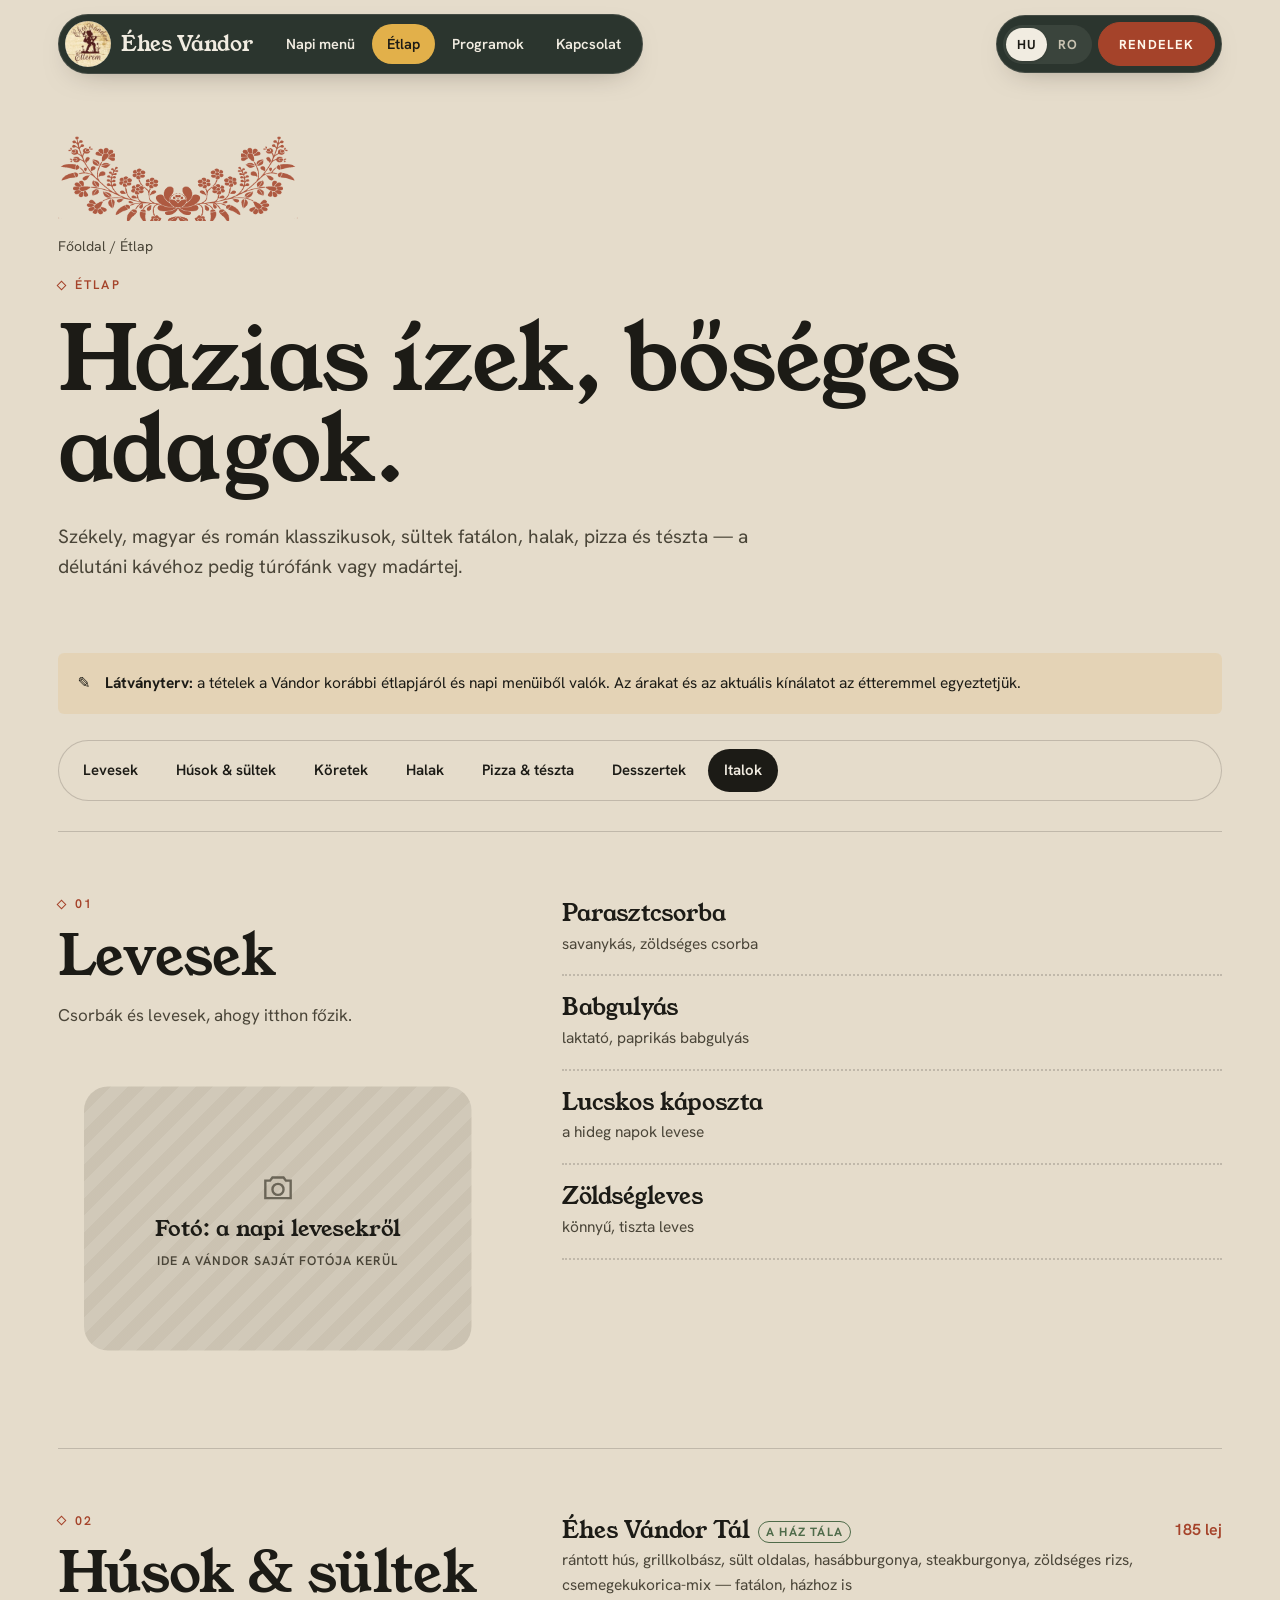
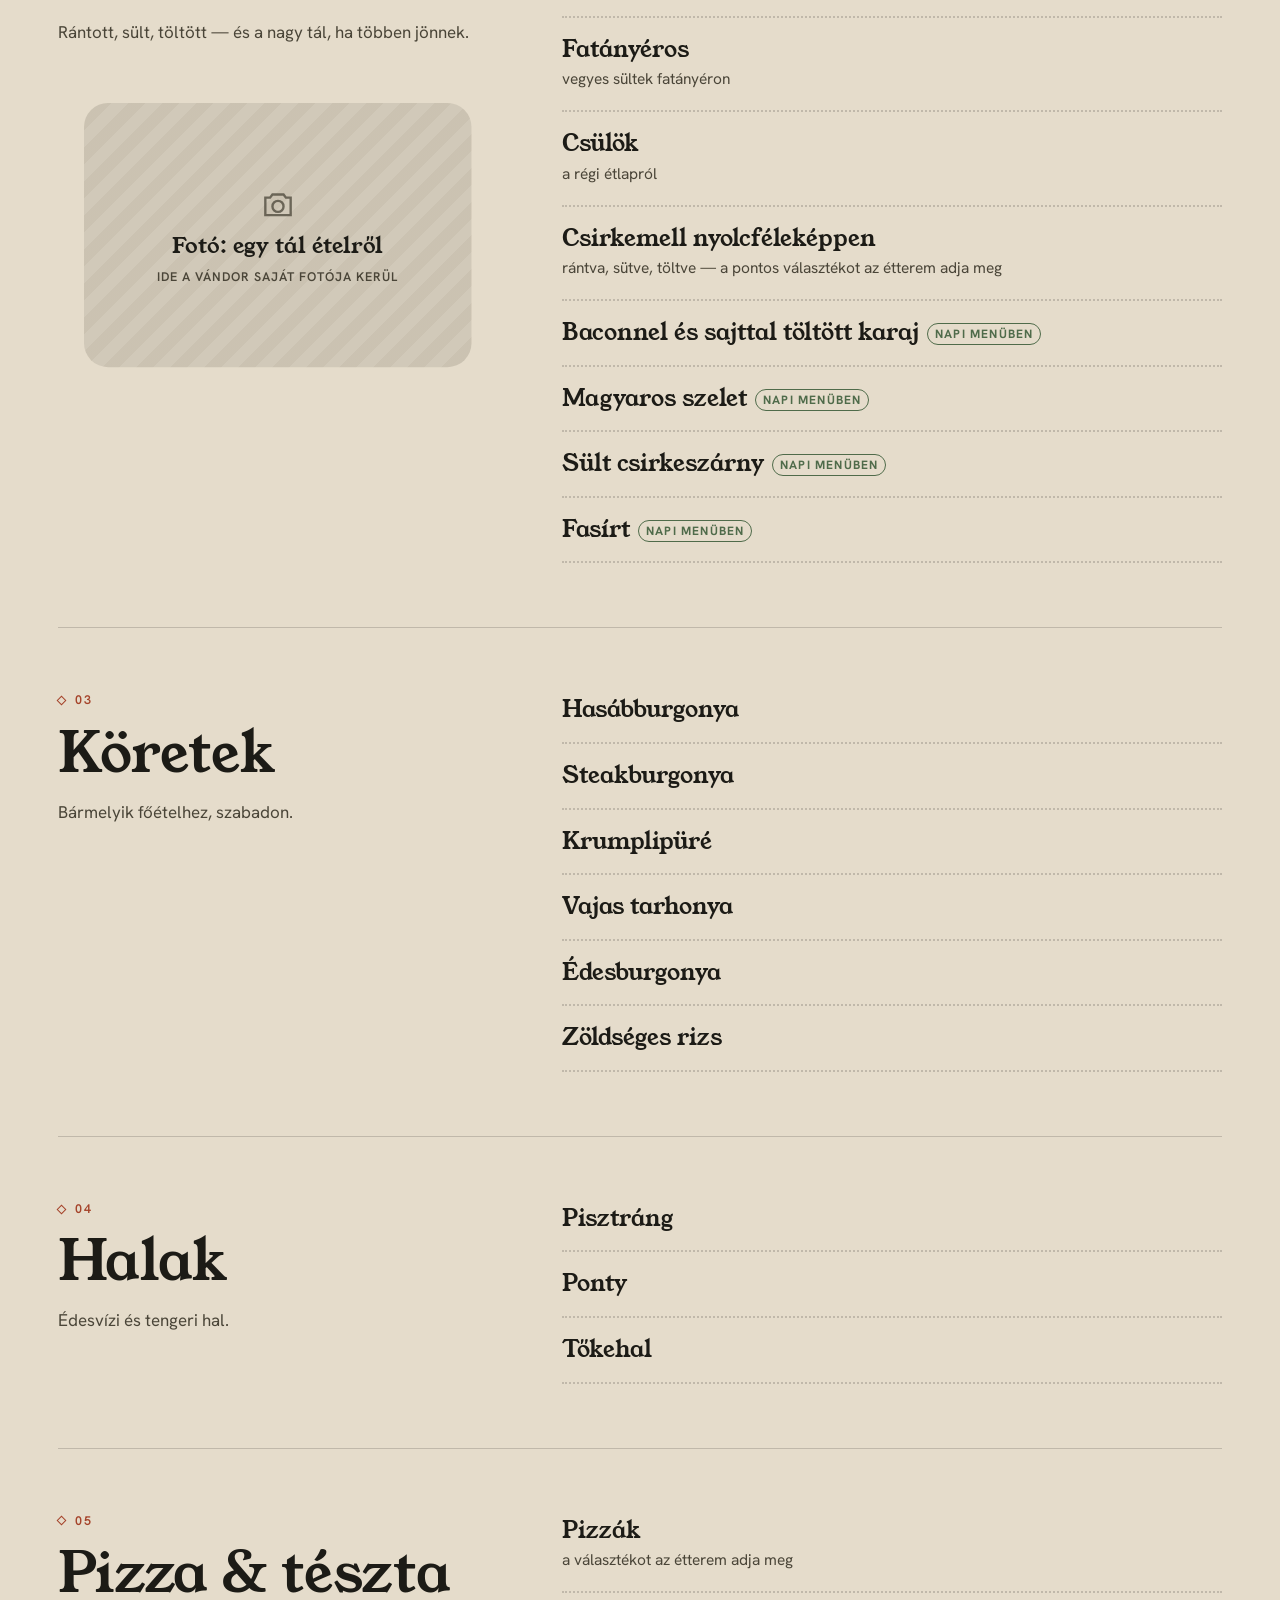
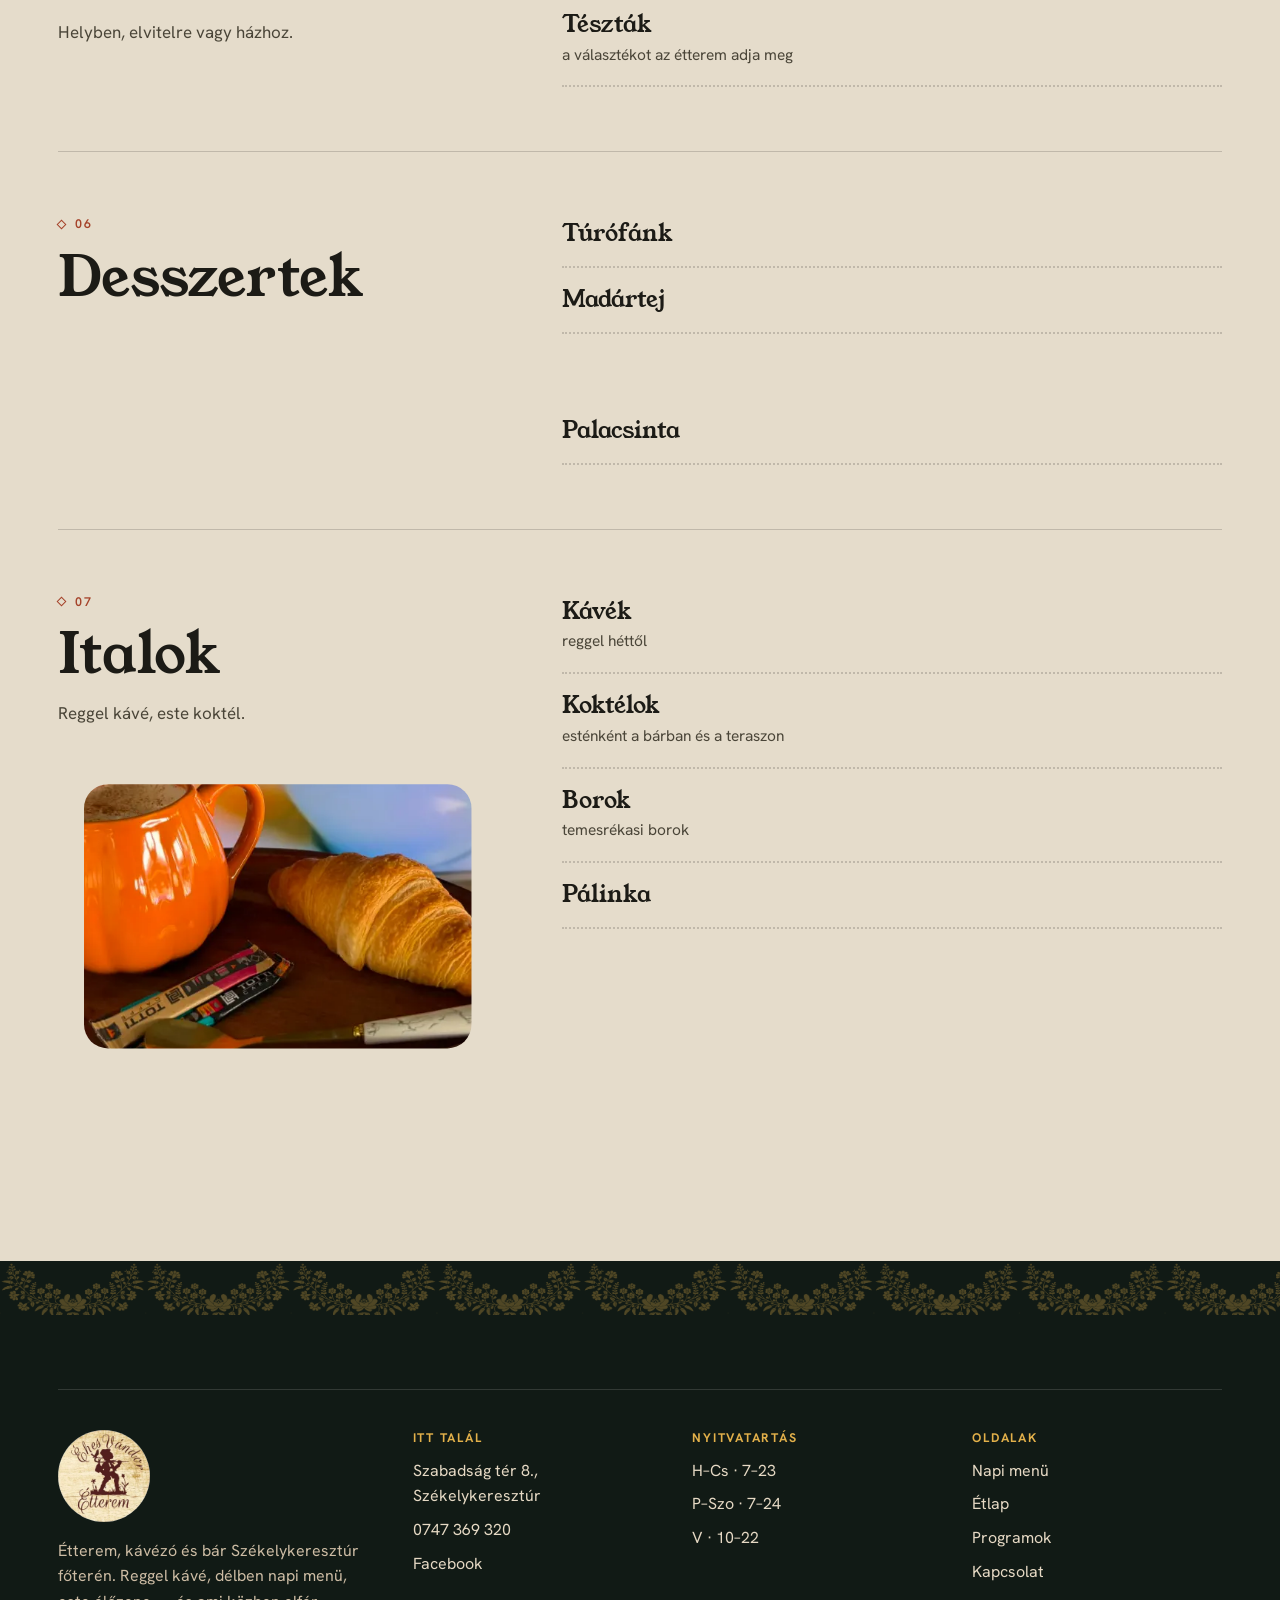
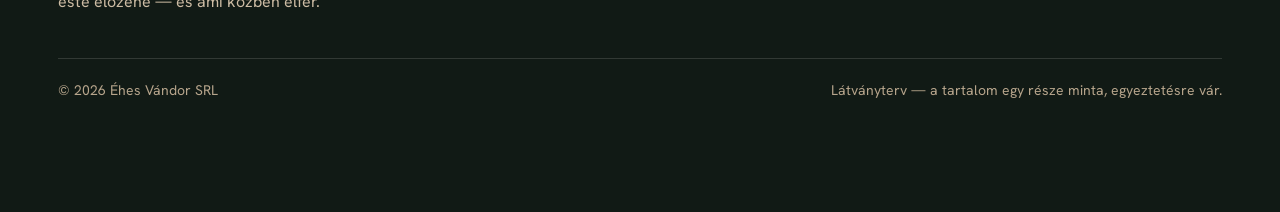
==== commit 0c56c3ae: "Rendelés-választólap (napi menü, Vándor-tál, libamenü, étlapról) + animált mobil menü-zárás Co-Autho" ====
--- a/etlap.html
+++ b/etlap.html
@@ -41,7 +41,7 @@
         <button type="button" data-lang="hu" aria-pressed="true">HU</button>
         <button type="button" data-lang="ro" aria-pressed="false">RO</button>
       </div>
-      <a class="btn bordo" href="napi-menu.html#rendeles" data-i18n="cta.order">Rendelek</a>
+      <a class="btn bordo" href="napi-menu.html#rendeles" data-order-open data-i18n="cta.order">Rendelek</a>
       <button class="burger" type="button" aria-expanded="false" aria-controls="drawer" aria-label="Menü"><span></span><span></span><span></span></button>
     </div>
   </div>
@@ -239,7 +239,7 @@
 </footer>
 
 <div class="dock away">
-  <a class="btn mez" href="napi-menu.html#rendeles" data-i18n="dock.menu">Mai menü</a>
+  <a class="btn mez" href="napi-menu.html#rendeles" data-order-open data-i18n="dock.order">Rendelés</a>
   <a class="btn" href="tel:+40747369320" data-i18n="dock.call">Hívás</a>
 </div>
 
--- a/styles.css
+++ b/styles.css
@@ -752,3 +752,100 @@
 /* a függöny csak váltás közben létezik — telefonon a címsor összecsukódásakor se kandikáljon be */
 html::after, html::before { visibility: hidden; }
 html.pt-leave::after, html.pt-leave::before, html.pt-in::after, html.pt-in::before { visibility: visible; }
+
+/* ---------- rendelés: mit rendel (fülek) + fajtánkénti panelek ---------- */
+.kind { display: flex; flex-wrap: wrap; align-items: center; gap: 8px; margin-bottom: 24px; }
+.kind-lbl { width: 100%; font: 700 13px/1.3 var(--t-body); letter-spacing: .14em; text-transform: uppercase; color: var(--mez); margin-bottom: 2px; }
+.kind label { position: relative; }
+.kind input { position: absolute; opacity: 0; inset: 0; cursor: pointer; }
+.kind label span {
+  display: inline-flex; align-items: center; min-height: 46px; padding: 0 18px; border-radius: 999px; border: 1px solid var(--line-dark);
+  font: 600 15.5px/1 var(--t-body); color: var(--krem); background: rgba(245, 237, 221, .04); transition: background-color .25s, color .25s, border-color .25s;
+}
+.kind input:checked + span { background: var(--mez); border-color: var(--mez); color: var(--ink); }
+.kind input:focus-visible + span { outline: 2px solid var(--mez); outline-offset: 2px; }
+.pick .mode { display: none; }
+.pick[data-kind="napi"] .mode-napi, .pick[data-kind="tal"] .mode-tal, .pick[data-kind="liba"] .mode-liba, .pick[data-kind="etlap"] .mode-etlap { display: block; animation: ev-rise .45s var(--ease); }
+.mcard { display: grid; grid-template-columns: 180px 1fr; gap: 20px; align-items: center; padding: 18px; border-radius: var(--r); border: 1px solid var(--line-dark); background: rgba(245, 237, 221, .04); }
+.mcard.noimg { grid-template-columns: 1fr; }
+.mcard img { width: 100%; aspect-ratio: 1; object-fit: cover; border-radius: calc(var(--r) * .7); }
+.mcard h3 { color: var(--krem); margin-bottom: 4px; }
+.mcard p { color: #cdbca4; font-size: 16px; }
+.mcard .mprice { font: 400 34px/1.1 var(--t-display); color: var(--mez); margin-bottom: 6px; }
+.mcard .eyebrow { margin-bottom: 8px; }
+.mode-etlap .f label { color: var(--krem); }
+.mode-etlap textarea { min-height: 140px; color: var(--ink); }
+@media (max-width: 640px) { .mcard { grid-template-columns: 1fr; } .mcard img { aspect-ratio: 16 / 10; } .kind label span { padding: 0 14px; font-size: 15px; } }
+
+/* ---------- „Rendelés” választólap ---------- */
+html.os-lock { overflow: hidden; }
+.osheet { position: fixed; inset: 0; z-index: 70; display: grid; align-items: end; justify-items: center; }
+.osheet[hidden] { display: none; }
+.os-back { position: absolute; inset: 0; background: rgba(15, 20, 17, .55); opacity: 0; transition: opacity .3s; backdrop-filter: blur(2px); -webkit-backdrop-filter: blur(2px); }
+.os-panel {
+  position: relative; width: min(100%, 560px); max-height: 88vh; overflow: auto; overscroll-behavior: contain;
+  background: var(--krem); color: var(--ink); border-radius: 28px 28px 0 0; padding: 14px 20px calc(22px + env(safe-area-inset-bottom));
+  transform: translate3d(0, 100%, 0); transition: transform .34s cubic-bezier(.3, .8, .2, 1); box-shadow: 0 -20px 50px -20px rgba(0, 0, 0, .5);
+}
+.osheet.open .os-back { opacity: 1; }
+.osheet.open .os-panel { transform: none; }
+.os-grip { display: block; width: 44px; height: 5px; border-radius: 9px; background: rgba(34, 22, 15, .2); margin: 0 auto 14px; }
+.os-x { position: absolute; top: 12px; right: 12px; width: 44px; height: 44px; border-radius: 50%; border: 0; background: rgba(34, 22, 15, .07); font: 400 26px/1 var(--t-body); cursor: pointer; color: var(--ink); }
+.os-panel h3 { font-size: 28px; padding-right: 50px; }
+.os-sub { color: var(--ink-soft); font-size: 15.5px; margin: 4px 0 16px; }
+.os-list { list-style: none; margin: 0; padding: 0; display: grid; gap: 8px; }
+.os-list a {
+  display: grid; grid-template-columns: 56px 1fr auto auto; gap: 14px; align-items: center; padding: 10px 14px 10px 10px; border-radius: 18px;
+  text-decoration: none; background: #fffaf0; border: 1px solid rgba(34, 22, 15, .1); transition: background-color .2s, transform .25s var(--ease);
+}
+.os-list a:hover, .os-list a:focus-visible { background: #fff; transform: translateY(-1px); }
+.os-list img, .os-ico { width: 56px; height: 56px; border-radius: 14px; object-fit: cover; }
+.os-ico { display: block; background: var(--dio); position: relative; }
+.os-ico::after { content: ""; position: absolute; inset: 9px 6px; background: var(--mez); -webkit-mask: url(img/motivum.png) center / contain no-repeat; mask: url(img/motivum.png) center / contain no-repeat; }
+.os-txt { display: grid; gap: 2px; min-width: 0; }
+.os-txt b { font: 400 20px/1.2 var(--t-display); }
+.os-txt small { font-size: 14px; color: var(--ink-soft); line-height: 1.35; }
+.os-list em { font-style: normal; font-weight: 700; color: var(--bordo); white-space: nowrap; }
+.os-list i { font-style: normal; color: var(--bordo); font-weight: 700; }
+.os-call { display: flex; justify-content: center; gap: 6px; margin-top: 14px; min-height: 44px; align-items: center; color: var(--ink-soft); text-decoration: none; font-size: 15.5px; }
+.os-call b { color: var(--bordo); }
+@media (min-width: 700px) {
+  .osheet { align-items: center; }
+  .os-panel { border-radius: 26px; padding: 26px 28px 22px; transform: translate3d(0, 24px, 0) scale(.97); opacity: 0; transition: transform .3s cubic-bezier(.3, .8, .2, 1), opacity .25s; }
+  .osheet.open .os-panel { opacity: 1; }
+  .os-grip { display: none; }
+}
+@media (max-width: 480px) {
+  .os-list a { grid-template-columns: 56px 1fr auto; }
+  .os-list a img, .os-list a .os-ico { grid-row: 1 / span 2; }
+  .os-list em { grid-column: 2; grid-row: 2; justify-self: start; font-size: 14.5px; }
+  .os-list i { grid-column: 3; grid-row: 1 / span 2; }
+}
+
+/* ---------- mobil menü: nyitás ÉS zárás is animált ---------- */
+/* zárásnál a láthatóság csak az összehúzódás után kapcsol ki — eddig azonnal eltűnt */
+.drawer {
+  clip-path: circle(0 at calc(100% - 46px) 44px);
+  transition: clip-path .5s cubic-bezier(.65, 0, .35, 1), visibility 0s linear .5s;
+}
+.menu-open .drawer {
+  clip-path: circle(150% at calc(100% - 46px) 44px);
+  transition: clip-path .6s cubic-bezier(.65, 0, .35, 1), visibility 0s;
+}
+/* menüpontok: nyitáskor egymás után beúsznak, záráskor együtt halványulnak el */
+.drawer nav a, .drawer .lang, .drawer .meta { opacity: 0; transform: translateY(18px); transition: opacity .2s, transform .25s; }
+.menu-open .drawer nav a, .menu-open .drawer .lang, .menu-open .drawer .meta {
+  opacity: 1; transform: none; transition: opacity .45s var(--ease), transform .55s cubic-bezier(.2, .8, .2, 1);
+}
+.menu-open .drawer nav a:nth-child(1) { transition-delay: .12s; }
+.menu-open .drawer nav a:nth-child(2) { transition-delay: .17s; }
+.menu-open .drawer nav a:nth-child(3) { transition-delay: .22s; }
+.menu-open .drawer nav a:nth-child(4) { transition-delay: .27s; }
+.menu-open .drawer nav a:nth-child(5) { transition-delay: .32s; }
+.menu-open .drawer .lang { transition-delay: .36s; }
+.menu-open .drawer .meta { transition-delay: .4s; }
+/* hamburger ↔ X: rugalmas átalakulás mindkét irányba */
+.burger span { transition: transform .45s cubic-bezier(.3, 1.4, .5, 1), opacity .25s; }
+.burger { transition: transform .45s cubic-bezier(.3, 1.4, .5, 1), background-color .3s; }
+.menu-open .burger { transform: rotate(90deg); }
+@media (prefers-reduced-motion: reduce) { .drawer nav a, .drawer .lang, .drawer .meta { opacity: 1; transform: none; } }
--- a/theme-b.css
+++ b/theme-b.css
@@ -210,3 +210,10 @@
   transition: background-color .9s var(--ease);
 }
 @media (max-width: 640px) { .v-b .hero { padding-bottom: 76px; } .v-b .day { margin-top: -30px; border-radius: 28px 28px 0 0; } }
+
+/* mobil alsó sáv: kapszula-gombok (Bence kérése) */
+.v-b .dock { border-radius: 999px; padding: 7px; }
+.v-b .dock .btn { border-radius: 999px; }
+.v-b .os-list a, .v-b .mcard { border-radius: 10px; }
+.v-b .os-list img, .v-b .os-ico { border-radius: 8px; }
+.v-b .os-list em, .v-b .os-list i, .v-b .os-call b { color: var(--bordo); }
